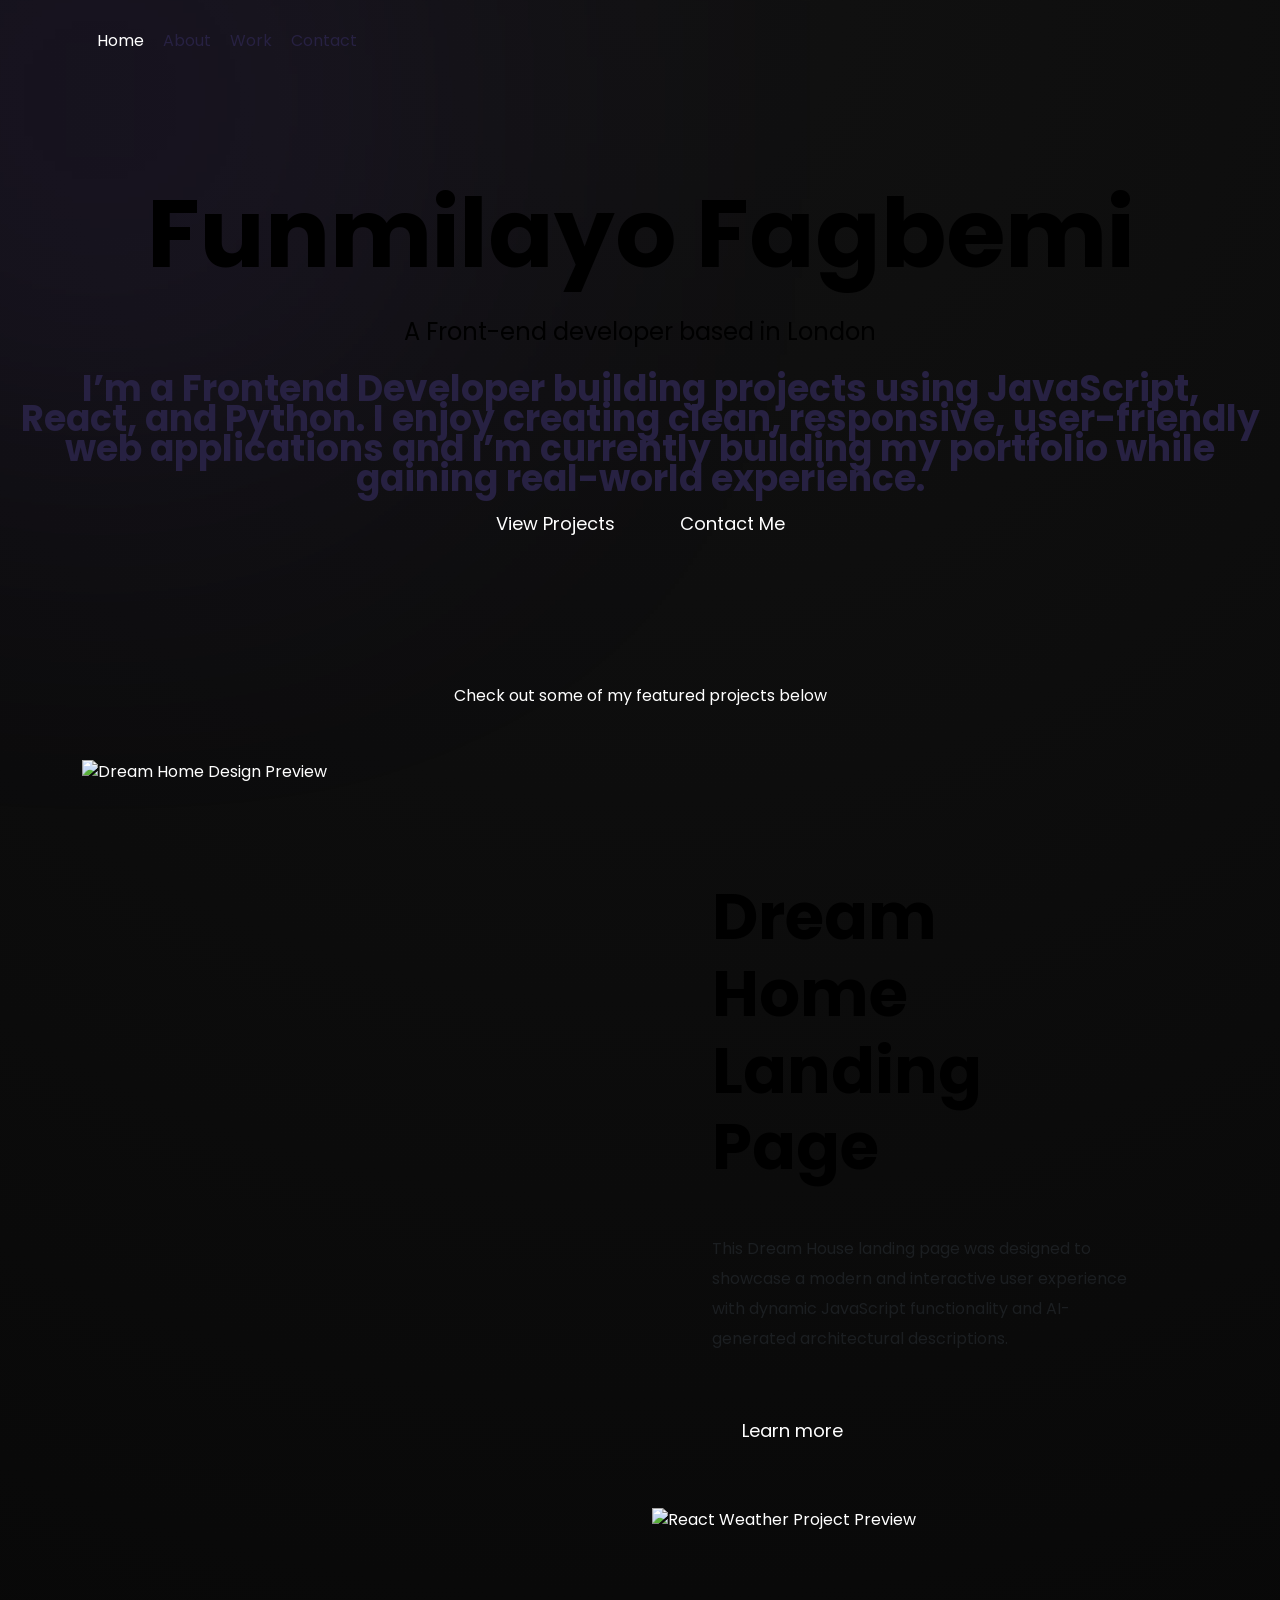
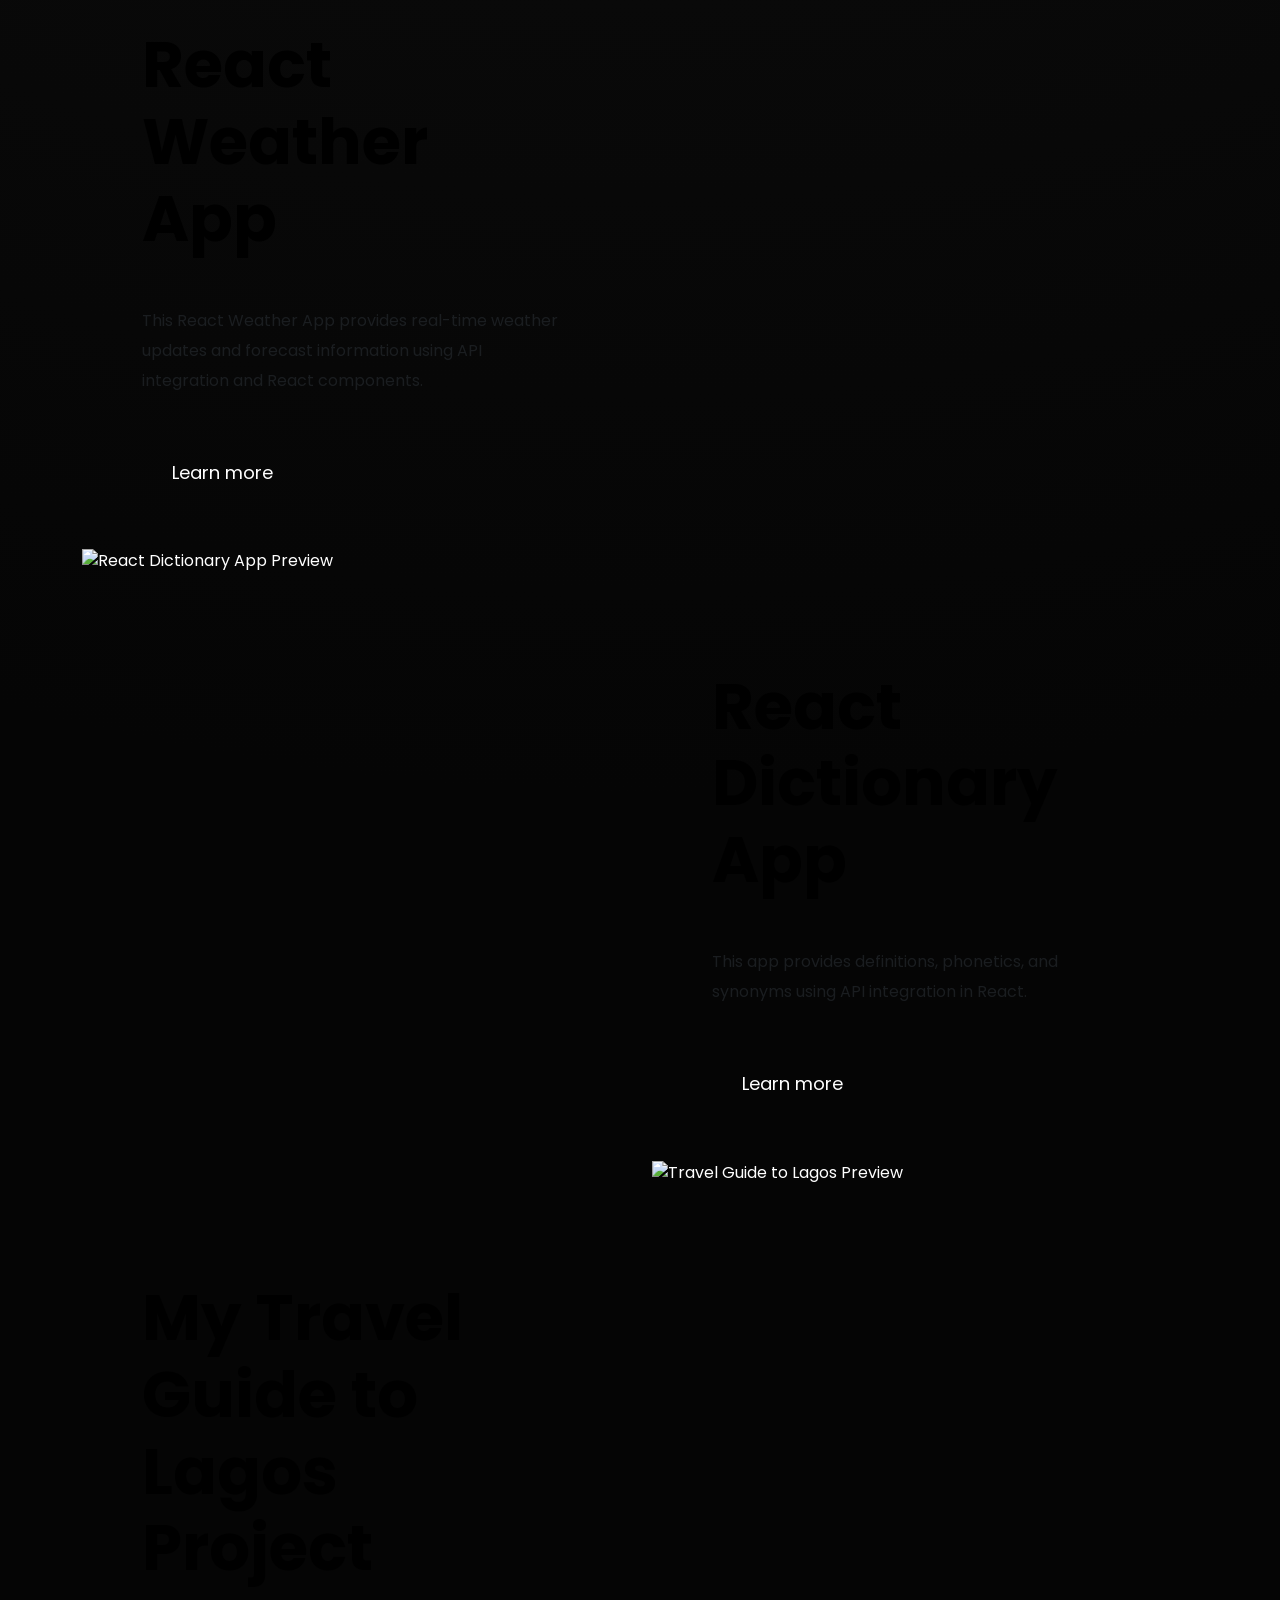
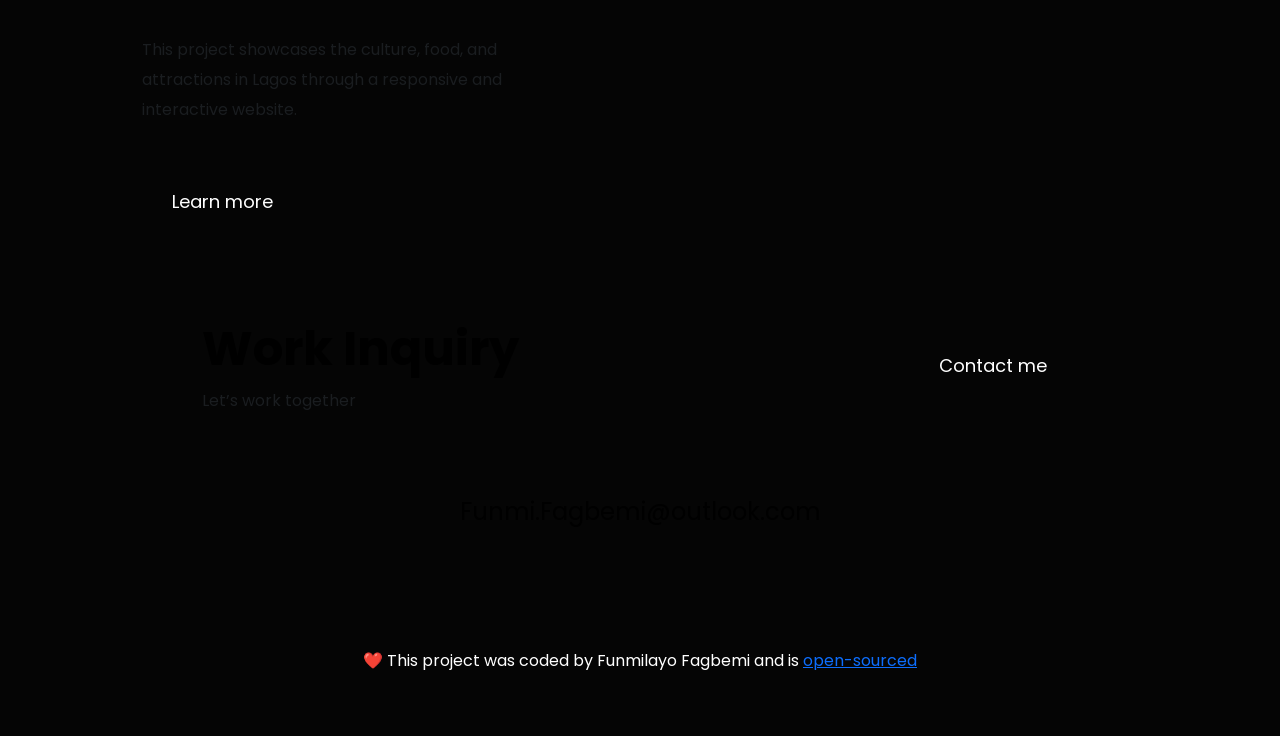
==== index.html @ 7296d1cd "Updated Hero section" ====
<!DOCTYPE html>
<html lang="en">
  <head>
    <meta charset="UTF-8" />
    <meta http-equiv="X-UA-Compatible" content="IE=edge" />
    <meta name="viewport" content="width=device-width, initial-scale=1.0" />

    <meta
      name="description"
      content="Funmilayo is a Front-end engineer based in London."
    />

    <title>Front-end Developer - Funmilayo Fagbemi</title>

    <!-- Bootstrap CSS -->
    <link
      href="https://cdn.jsdelivr.net/npm/bootstrap@5.0.0-beta2/dist/css/bootstrap.min.css"
      rel="stylesheet"
      crossorigin="anonymous"
    />

    <!-- Google Fonts -->
    <link rel="preconnect" href="https://fonts.gstatic.com" />

    <link
      href="https://fonts.googleapis.com/css2?family=Playfair+Display:wght@700&family=Poppins:wght@500;700&display=swap"
      rel="stylesheet"
    />

    <!-- CSS -->
    <link rel="stylesheet" href="styles/portfolio.css" />

    <!-- Bootstrap JS -->
    <script
      src="https://cdn.jsdelivr.net/npm/bootstrap@5.0.0-beta2/dist/js/bootstrap.bundle.min.js"
      crossorigin="anonymous"
    ></script>

    <!-- Font Awesome -->
    <script
      src="https://kit.fontawesome.com/ddc3ee268a.js"
      crossorigin="anonymous"
    ></script>
  </head>

  <body>
    <div class="container">
      <!-- NAVIGATION -->
      <nav class="d-flex justify-content-between">
        <ul>
          <li class="active">
            <a href="/" title="Homepage">Home</a>
          </li>

          <li>
            <a href="/about.html" title="About Funmilayo">About</a>
          </li>

          <li>
            <a href="/work.html" title="Funmilayo's Work">Work</a>
          </li>

          <li>
            <a href="/contact.html" title="Contact Funmilayo">Contact</a>
          </li>
        </ul>
      </nav>
    </div>

    <!-- HERO -->
    <div class="hero">
      <h1>Funmilayo Fagbemi</h1>

      <h2 class="mb-4">A Front-end developer based in London</h2>

      <p class="subtitle">
        I’m a Frontend Developer building projects using JavaScript, React, and
        Python. I enjoy creating clean, responsive, user-friendly web
        applications and I’m currently building my portfolio while gaining
        real-world experience.
      </p>

      <div class="hero-buttons">
        <a href="/work.html" class="btn btn-branding">View Projects</a>
        <a href="/contact.html" class="btn btn-branding-outline">Contact Me</a>
      </div>
    </div>

    <p class="text-center m-5">Check out some of my featured projects below</p>

    <!-- PROJECTS -->
    <div class="container">
      <!-- PROJECT 1 -->
      <div class="row mb-5">
        <div class="col d-none d-lg-block">
          <img
            src="images/My Dream home Design Project.png"
            class="img-fluid"
            alt="Dream Home Design Preview"
          />
        </div>

        <div class="col">
          <div class="project-description">
            <h2 class="mb-5">Dream Home Landing Page</h2>
            <p class="mb-5 text-muted">
              This Dream House landing page was designed to showcase a modern
              and interactive user experience with dynamic JavaScript
              functionality and AI-generated architectural descriptions.
            </p>

            <a href="/work.html" class="btn btn-branding-outline">
              Learn more
            </a>
          </div>
        </div>
      </div>

      <!-- PROJECT 2 -->
      <div class="row mb-5">
        <div class="col">
          <div class="project-description">
            <h2 class="mb-5">React Weather App</h2>
            <p class="mb-5 text-muted">
              This React Weather App provides real-time weather updates and
              forecast information using API integration and React components.
            </p>

            <a href="/work.html" class="btn btn-branding-outline">
              Learn more
            </a>
          </div>
        </div>

        <div class="col d-none d-lg-block">
          <img
            src="images/React Weather App Project.png"
            class="img-fluid"
            alt="React Weather Project Preview"
          />
        </div>
      </div>

      <!-- PROJECT 3 -->
      <div class="row mb-5">
        <div class="col d-none d-lg-block">
          <img
            src="images/React Dictionary App Project.png"
            class="img-fluid"
            alt="React Dictionary App Preview"
          />
        </div>

        <div class="col">
          <div class="project-description">
            <h2 class="mb-5">React Dictionary App</h2>
            <p class="mb-5 text-muted">
              This app provides definitions, phonetics, and synonyms using API
              integration in React.
            </p>

            <a href="/work.html" class="btn btn-branding-outline">
              Learn more
            </a>
          </div>
        </div>
      </div>

      <!-- PROJECT 4 -->
      <div class="row mb-5">
        <div class="col">
          <div class="project-description">
            <h2 class="mb-5">My Travel Guide to Lagos Project</h2>
            <p class="mb-5 text-muted">
              This project showcases the culture, food, and attractions in Lagos
              through a responsive and interactive website.
            </p>

            <a href="/work.html" class="btn btn-branding-outline">
              Learn more
            </a>
          </div>
        </div>

        <div class="col d-none d-lg-block">
          <img
            src="images/My Travel Guide to Lagos Project.png"
            class="img-fluid"
            alt="Travel Guide to Lagos Preview"
          />
        </div>
      </div>
    </div>

    <!-- FOOTER -->
    <footer class="container">
      <div
        class="contact-box d-flex justify-content-between mb-5 d-none d-md-flex"
      >
        <div>
          <h3>Work Inquiry</h3>
          <p class="text-muted">Let’s work together</p>
        </div>

        <a href="/contact.html" class="btn btn-branding mt-3"> Contact me </a>
      </div>

      <div class="d-flex justify-content-center mb-5">
        <a href="mailto:Funmi.Fagbemi@outlook.com" class="email-link">
          Funmi.Fagbemi@outlook.com
        </a>
      </div>

      <div class="social-links d-flex justify-content-center">
        <a href="https://www.instagram.com/funmi_fagbemi" target="_blank">
          <i class="fab fa-instagram"></i>
        </a>

        <a href="https://github.com/FunmilayoFagbemi" target="_blank">
          <i class="fab fa-github"></i>
        </a>

        <a href="https://www.linkedin.com/in/funmilayo-fagbemi" target="_blank">
          <i class="fa-brands fa-linkedin-in"></i>
        </a>
      </div>

      <p class="text-center mt-5">
        ❤️ This project was coded by Funmilayo Fagbemi and is
        <a
          href="https://github.com/FunmilayoFagbemi/Project-Portfoilo"
          target="_blank"
        >
          open-sourced
        </a>
      </p>
    </footer>
  </body>
</html>
---- styles/portfolio.css ----
:root {
  --bg: #050505;
  --surface: rgba(255, 255, 255, 0.06);
  --text: #ffffff;
  --muted: rgba(255, 255, 255, 0.65);

  --accent: #8b5cf6;
  --accent2: #22d3ee;

  --radius: 16px;
}

body {
  font-family: "Poppins", sans-serif;
  background: radial-gradient(circle at top, #111 0%, #050505 60%);
  color: var(--text);
}

body::before {
  content: "";
  position: fixed;
  width: 600px;
  height: 600px;
  background: var(--accent);
  filter: blur(200px);
  opacity: 0.12;
  top: -200px;
  left: -200px;
  z-index: -1;
}

h1,
h2,
h3,
h4,
h5,
h6 {
  color: black;
  font-family: var(--heading-font-family);
  font-weight: bold;
}

h1 {
  font-size: 96px;
  line-height: 1.5;
}

h2 {
  font-size: 64px;
}

h3 {
  font-size: 48px;
}

p {
  font-weight: normal;
  font-size: 16px;
  line-height: 30px;
}

/* HERO SECTION */
.hero {
  background: var(--secondary-color);
  text-align: center;
  padding: 80px 20px;
}

.about-hero {
  text-align: center;
  padding: 0;
}

.hero p {
  font-size: 36px;
  font-weight: bold;
  margin: 0;
  color: #272142;
}

.hero h2 {
  font-family: var(--heading-font-family);
  font-weight: normal;
  line-height: 1.5;
  font-size: 24px;
}

/* CONTENT */
.content-container {
  padding: 60px 20px;
}

.content {
  margin: 30px;
}

.content h1 {
  font-size: 64px;
  line-height: 1;
}

.content h2 {
  font-size: 18px;
  font-family: var(--default-font-family);
}

.content h3 {
  font-size: 24px;
  font-family: var(--default-font-family);
  line-height: 1.5;
  margin: 20px 0 0;
}

.content p {
  font-size: 14px;
}

/* BUTTONS */
.btn-branding {
  background: var(--branding-color);
  border-radius: 4px;
  color: white;
  font-size: 18px;
  line-height: 27px;
  padding: 15px 30px;
}

.btn-branding-outline {
  color: var(--branding-color);
  border: 1px solid var(--branding-color);
  border-radius: 4px;
  font-size: 18px;
  line-height: 27px;
  padding: 15px 30px;
}

/* PROJECTS */
.project-description {
  padding: 120px 60px 0px;
}

/* LOGO */
.logo {
  max-height: 40px;
}

/* NAV */
nav {
  padding: 20px 0;
}

nav ul {
  padding: 0;
  margin: 0;
}

nav li {
  display: inline;
  list-style: none;
  line-height: 42px;
  margin-left: 15px;
}

nav a {
  text-decoration: none;
  color: #272142;
  transition: all 100ms ease-in-out;
}

nav a:hover,
nav li.active a {
  color: var(--branding-color);
}

/* FOOTER */
footer {
  margin: 60px 0;
}

footer .contact-box {
  background: var(--secondary-color);
  padding: 30px 120px;
  border-radius: 10px;
}

footer .contact-box p {
  margin: 0;
}

footer .email-link {
  text-decoration: none;
  color: black;
  font-size: 24px;
}

footer .email-link:hover {
  color: var(--branding-color);
}

/* SOCIAL LINKS */
footer .social-links a {
  margin: 0 20px;
  color: var(--branding-color);
  background: var(--secondary-color);
  padding: 10px 14px;
  border-radius: 50%;
  font-size: 18px;
  transition: all 100ms ease-in-out;
}

footer .social-links a:hover {
  color: white;
  background: var(--branding-color);
}

/* RESPONSIVE */
@media (max-width: 900px) {
  h1 {
    font-size: 44px;
    line-height: 56px;
  }

  h2 {
    font-size: 44px;
  }

  h3 {
    font-size: 26px;
  }

  .content {
    text-align: center;
    padding: 0;
  }

  .project-description {
    padding: 0;
    text-align: center;
  }
}
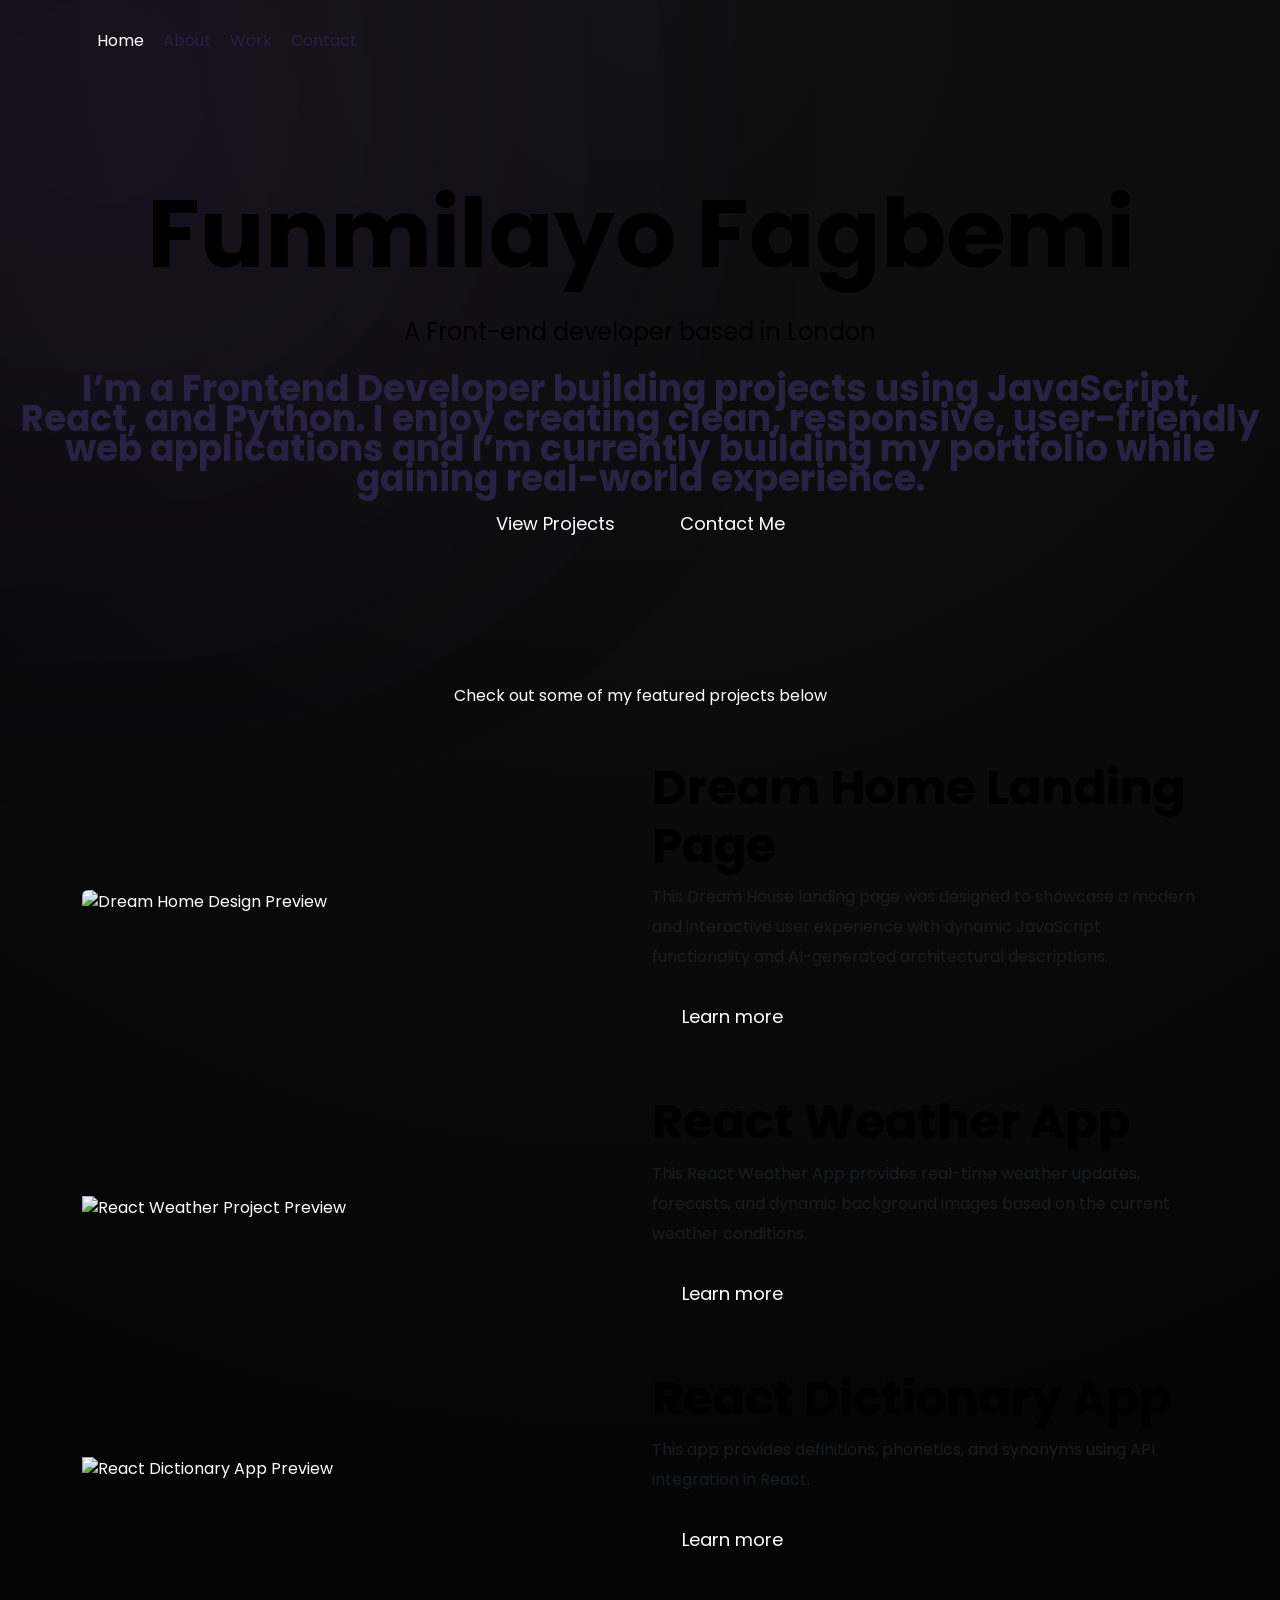
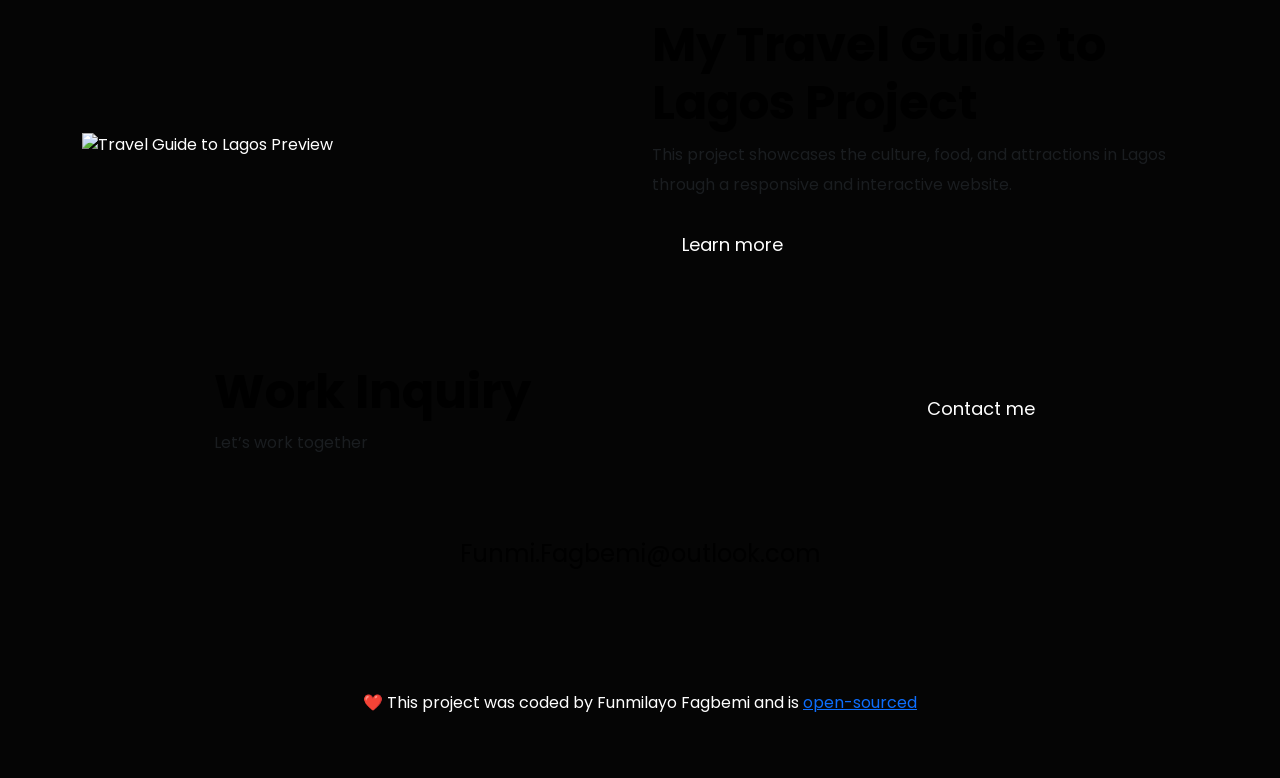
==== commit a9c91c34: "Updated index.html" ====
--- a/index.html
+++ b/index.html
@@ -91,59 +91,63 @@
     <!-- PROJECTS -->
     <div class="container">
       <!-- PROJECT 1 -->
-      <div class="row mb-5">
-        <div class="col d-none d-lg-block">
-          <img
-            src="images/My Dream home Design Project.png"
-            class="img-fluid"
-            alt="Dream Home Design Preview"
-          />
-        </div>
-
-        <div class="col">
-          <div class="project-description">
-            <h2 class="mb-5">Dream Home Landing Page</h2>
-            <p class="mb-5 text-muted">
-              This Dream House landing page was designed to showcase a modern
-              and interactive user experience with dynamic JavaScript
-              functionality and AI-generated architectural descriptions.
-            </p>
-
-            <a href="/work.html" class="btn btn-branding-outline">
-              Learn more
-            </a>
-          </div>
-        </div>
-      </div>
+      <div class="project-card mb-5">
+  <div class="row align-items-center">
+    <div class="col-md-6">
+      <img
+        src="images/My Dream home Design Project.png"
+        class="img-fluid rounded"
+        alt="Dream Home Design Preview"
+      />
+    </div>
+
+    <div class="col-md-6">
+      <div class="project-info">
+        <h3>Dream Home Landing Page</h3>
+        <p class="text-muted">
+          This Dream House landing page was designed to showcase a modern
+          and interactive user experience with dynamic JavaScript functionality
+          and AI-generated architectural descriptions.
+        </p>
+
+        <a href="/work.html" class="btn btn-branding-outline">
+          Learn more
+        </a>
+      </div>
+    </div>
+  </div>
+</div>
 
       <!-- PROJECT 2 -->
-      <div class="row mb-5">
-        <div class="col">
-          <div class="project-description">
-            <h2 class="mb-5">React Weather App</h2>
-            <p class="mb-5 text-muted">
-              This React Weather App provides real-time weather updates and
-              forecast information using API integration and React components.
-            </p>
-
-            <a href="/work.html" class="btn btn-branding-outline">
-              Learn more
-            </a>
-          </div>
-        </div>
-
-        <div class="col d-none d-lg-block">
-          <img
+       <div class="project-card mb-5">
+  <div class="row align-items-center">
+    <div class="col-md-6">
+      <img
             src="images/React Weather App Project.png"
             class="img-fluid"
             alt="React Weather Project Preview"
           />
-        </div>
-      </div>
+    </div>
+    
+      <div class="col-md-6">
+        <div class="project-info">
+          <h3>React Weather App</h3>
+          <p class="text-muted">
+            This React Weather App provides real-time weather updates, forecasts,
+            and dynamic background images based on the current weather conditions.
+          </p>
+          <a href="/work.html" class="btn btn-branding-outline">
+              Learn more
+            </a>
+        </div>
+       </div>   
+        </div>
+        </div>
 
       <!-- PROJECT 3 -->
-      <div class="row mb-5">
-        <div class="col d-none d-lg-block">
+      <div class="project-card mb-5">
+        <div class="row align-items-center">
+      <div class="col-md-6">
           <img
             src="images/React Dictionary App Project.png"
             class="img-fluid"
@@ -151,44 +155,43 @@
           />
         </div>
 
-        <div class="col">
-          <div class="project-description">
-            <h2 class="mb-5">React Dictionary App</h2>
-            <p class="mb-5 text-muted">
+        <div class="col-md-6">
+          <div class="project-info">
+            <h3>React Dictionary App</h3>
+            <p class="text-muted">
               This app provides definitions, phonetics, and synonyms using API
               integration in React.
             </p>
-
             <a href="/work.html" class="btn btn-branding-outline">
               Learn more
             </a>
           </div>
+          </div>
         </div>
       </div>
 
       <!-- PROJECT 4 -->
-      <div class="row mb-5">
-        <div class="col">
-          <div class="project-description">
-            <h2 class="mb-5">My Travel Guide to Lagos Project</h2>
-            <p class="mb-5 text-muted">
+      <div class="project-card mb-5">
+         <div class="row align-items-center">
+          <div class="col-md-6">
+            <img
+            src="images/My Travel Guide to Lagos Project.png"
+            class="img-fluid"
+            alt="Travel Guide to Lagos Preview"
+          />
+        </div>
+          <div class="col-md-6">
+          <div class="project-info">
+            <h3>My Travel Guide to Lagos Project</h3>
+            <p class="text-muted">
               This project showcases the culture, food, and attractions in Lagos
               through a responsive and interactive website.
             </p>
-
             <a href="/work.html" class="btn btn-branding-outline">
               Learn more
             </a>
           </div>
-        </div>
-
-        <div class="col d-none d-lg-block">
-          <img
-            src="images/My Travel Guide to Lagos Project.png"
-            class="img-fluid"
-            alt="Travel Guide to Lagos Preview"
-          />
-        </div>
+        </div>    
       </div>
     </div>
 
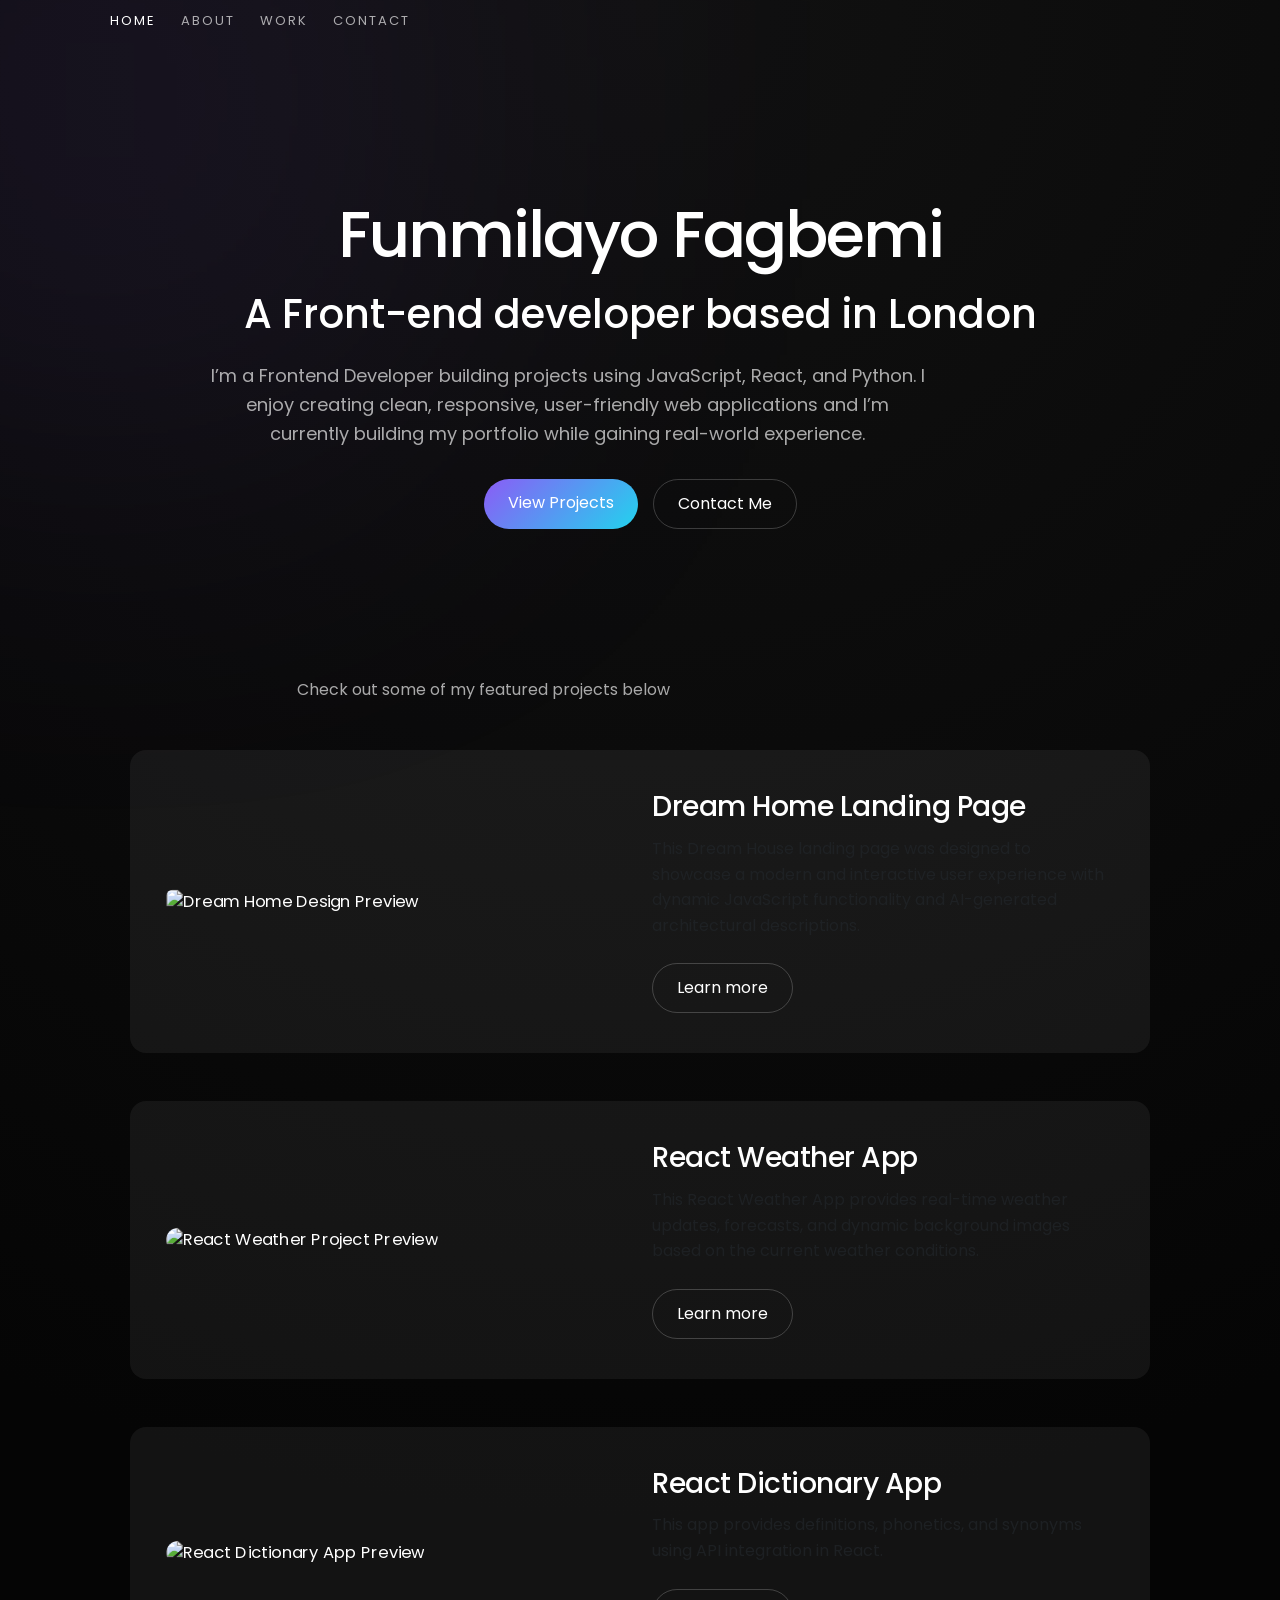
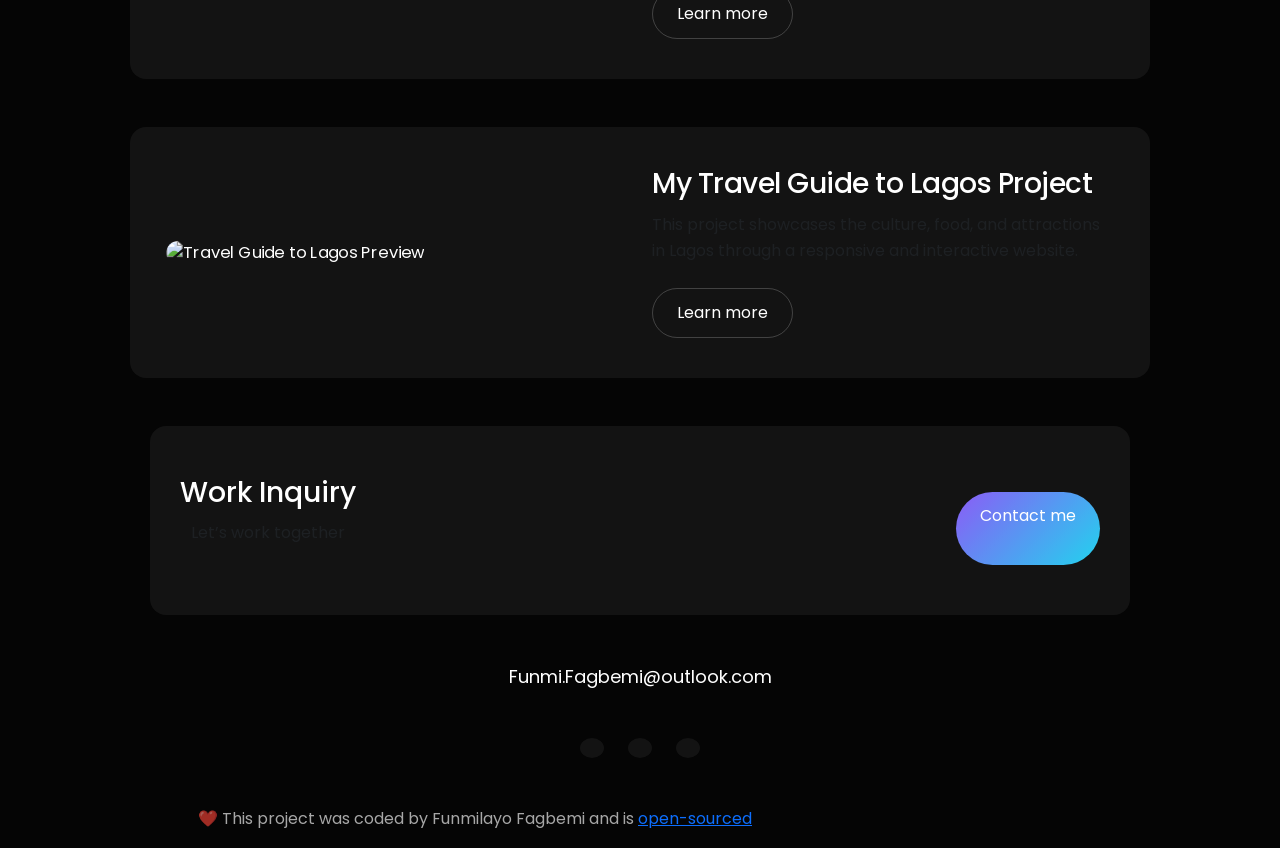
==== commit 78e1c5ef: "Updated nav and index layout" ====
--- a/index.html
+++ b/index.html
@@ -46,26 +46,14 @@
   <body>
     <div class="container">
       <!-- NAVIGATION -->
-      <nav class="d-flex justify-content-between">
-        <ul>
-          <li class="active">
-            <a href="/" title="Homepage">Home</a>
-          </li>
-
-          <li>
-            <a href="/about.html" title="About Funmilayo">About</a>
-          </li>
-
-          <li>
-            <a href="/work.html" title="Funmilayo's Work">Work</a>
-          </li>
-
-          <li>
-            <a href="/contact.html" title="Contact Funmilayo">Contact</a>
-          </li>
-        </ul>
-      </nav>
-    </div>
+      <nav class="navbar">
+  <ul class="nav-links">
+    <li class="active"><a href="/">Home</a></li>
+    <li><a href="/about.html">About</a></li>
+    <li><a href="/work.html">Work</a></li>
+    <li><a href="/contact.html">Contact</a></li>
+  </ul>
+</nav>
 
     <!-- HERO -->
     <div class="hero">
--- a/styles/portfolio.css
+++ b/styles/portfolio.css
@@ -1,3 +1,15 @@
+* {
+  box-sizing: border-box;
+}
+
+body {
+  margin: 0;
+}
+
+html {
+  scroll-behavior: smooth;
+}
+
 :root {
   --bg: #050505;
   --surface: rgba(255, 255, 255, 0.06);
@@ -14,6 +26,7 @@
   font-family: "Poppins", sans-serif;
   background: radial-gradient(circle at top, #111 0%, #050505 60%);
   color: var(--text);
+  animation: fadeIn 0.6s ease-out;
 }
 
 body::before {
@@ -29,212 +42,259 @@
   z-index: -1;
 }
 
-h1,
-h2,
-h3,
-h4,
-h5,
-h6 {
-  color: black;
-  font-family: var(--heading-font-family);
-  font-weight: bold;
-}
-
 h1 {
-  font-size: 96px;
-  line-height: 1.5;
+  font-size: 64px;
+  line-height: 1.1;
+  letter-spacing: -2px;
 }
 
 h2 {
-  font-size: 64px;
+  font-size: 40px;
 }
 
 h3 {
-  font-size: 48px;
+  font-size: 28px;
 }
 
 p {
-  font-weight: normal;
   font-size: 16px;
-  line-height: 30px;
+  line-height: 1.6;
+  color: var(--muted);
+  max-width: 65ch;
 }
 
 /* HERO SECTION */
 .hero {
-  background: var(--secondary-color);
   text-align: center;
-  padding: 80px 20px;
-}
-
-.about-hero {
-  text-align: center;
-  padding: 0;
+  padding: 160px 20px 100px;
+  max-width: 900px;
+  margin: 0 auto;
+}
+
+.hero .hero-buttons {
+  display: flex;
+  justify-content: center;
+  gap: 15px;
+  flex-wrap: wrap;
+}
+
+/* TYPOGRAPHY */
+
+.hero h1 {
+  margin-bottom: 20px;
+}
+
+.hero h2 {
+  margin-bottom: 20px;
+  color: var(--text);
+  font-weight: 500;
 }
 
 .hero p {
-  font-size: 36px;
-  font-weight: bold;
-  margin: 0;
-  color: #272142;
-}
-
-.hero h2 {
-  font-family: var(--heading-font-family);
-  font-weight: normal;
-  line-height: 1.5;
-  font-size: 24px;
-}
-
-/* CONTENT */
-.content-container {
-  padding: 60px 20px;
-}
-
-.content {
-  margin: 30px;
-}
-
-.content h1 {
-  font-size: 64px;
-  line-height: 1;
-}
-
-.content h2 {
+  margin-bottom: 30px;
   font-size: 18px;
-  font-family: var(--default-font-family);
-}
-
-.content h3 {
-  font-size: 24px;
-  font-family: var(--default-font-family);
-  line-height: 1.5;
-  margin: 20px 0 0;
-}
-
-.content p {
-  font-size: 14px;
 }
 
 /* BUTTONS */
 .btn-branding {
-  background: var(--branding-color);
-  border-radius: 4px;
+  background: linear-gradient(135deg, var(--accent), var(--accent2));
+  border: none;
   color: white;
-  font-size: 18px;
-  line-height: 27px;
-  padding: 15px 30px;
+  padding: 12px 24px;
+  border-radius: 999px;
+  font-size: 16px;
+  transition: 0.25s ease;
+}
+
+.btn-branding:hover {
+  transform: translateY(-2px);
+  box-shadow: 0 10px 30px rgba(139, 92, 246, 0.3);
 }
 
 .btn-branding-outline {
-  color: var(--branding-color);
-  border: 1px solid var(--branding-color);
-  border-radius: 4px;
-  font-size: 18px;
-  line-height: 27px;
-  padding: 15px 30px;
+  background: transparent;
+  border: 1px solid rgba(255, 255, 255, 0.2);
+  color: white;
+  padding: 12px 24px;
+  border-radius: 999px;
+  font-size: 16px;
+  transition: 0.25s ease;
+}
+
+.btn-branding-outline:hover {
+  border-color: var(--accent);
+  color: var(--accent);
 }
 
 /* PROJECTS */
-.project-description {
-  padding: 120px 60px 0px;
-}
-
-/* LOGO */
-.logo {
-  max-height: 40px;
+.project-card {
+  padding: 40px;
+  border-radius: var(--radius);
+  background: var(--surface);
+  transition: all 0.3s ease;
+  margin-bottom: 40px;
+}
+
+.project-card img {
+  border-radius: 12px;
+  transition: transform 0.4s ease;
+  transform: scale(1.03);
+}
+
+.project-card:hover {
+  transform: translateY(-8px);
+  background: rgba(255, 255, 255, 0.08);
+}
+
+.project-card .row {
+  align-items: center;
+}
+
+.project-info h3 {
+  margin-bottom: 12px;
+  font-size: 28px;
+  letter-spacing: -0.5px;
+}
+
+.project-info p {
+  margin-bottom: 25px;
 }
 
 /* NAV */
 nav {
-  padding: 20px 0;
+  padding: 30px 20px;
+}
+
+nav a {
+  text-decoration: none;
+  color: var(--muted);
+  font-size: 13px;
+  letter-spacing: 2px;
+  text-transform: uppercase;
+  transition: color 0.25s ease;
+  position: relative;
+}
+
+nav a::after {
+  content: "";
+  position: absolute;
+  left: 0;
+  bottom: -6px;
+  width: 0%;
+  height: 1px;
+  background: var(--accent);
+  transition: width 0.3s ease;
+}
+
+nav a:hover::after {
+  width: 100%;
+}
+
+nav a:hover,
+nav li.active a {
+  color: var(--text);
 }
 
 nav ul {
   padding: 0;
   margin: 0;
-}
-
-nav li {
-  display: inline;
   list-style: none;
-  line-height: 42px;
-  margin-left: 15px;
-}
-
-nav a {
-  text-decoration: none;
-  color: #272142;
-  transition: all 100ms ease-in-out;
-}
-
-nav a:hover,
-nav li.active a {
-  color: var(--branding-color);
-}
-
+  display: flex;
+  gap: 25px;
+  justify-content: center;
+}
 /* FOOTER */
 footer {
-  margin: 60px 0;
+  margin: 100px 0 60px;
+  text-align: center;
 }
 
 footer .contact-box {
-  background: var(--secondary-color);
-  padding: 30px 120px;
-  border-radius: 10px;
+  background: var(--surface);
+  padding: 50px 30px;
+  border-radius: var(--radius);
+  margin-bottom: 40px;
+}
+
+footer .contact-box h3 {
+  margin-bottom: 10px;
 }
 
 footer .contact-box p {
-  margin: 0;
+  margin-bottom: 20px;
 }
 
 footer .email-link {
   text-decoration: none;
-  color: black;
-  font-size: 24px;
+  color: var(--text);
+  font-size: 18px;
+  transition: all 0.3s ease;
 }
 
 footer .email-link:hover {
-  color: var(--branding-color);
-}
-
-/* SOCIAL LINKS */
+  color: var(--accent);
+}
+
+footer .social-links {
+  margin-top: 20px;
+}
+
 footer .social-links a {
-  margin: 0 20px;
-  color: var(--branding-color);
-  background: var(--secondary-color);
-  padding: 10px 14px;
+  margin: 0 12px;
+  color: var(--text);
+  background: var(--surface);
+  padding: 10px 12px;
   border-radius: 50%;
   font-size: 18px;
-  transition: all 100ms ease-in-out;
+  transition: 0.3s ease;
 }
 
 footer .social-links a:hover {
-  color: white;
-  background: var(--branding-color);
+  color: var(--accent);
+  transform: translateY(-2px);
+}
+
+.container {
+  max-width: 1100px;
+  margin: 0 auto;
+  padding: 0 20px;
 }
 
 /* RESPONSIVE */
 @media (max-width: 900px) {
   h1 {
-    font-size: 44px;
-    line-height: 56px;
+    font-size: 40px;
+    line-height: 1.2;
   }
 
   h2 {
-    font-size: 44px;
+    font-size: 32px;
   }
 
   h3 {
-    font-size: 26px;
-  }
-
-  .content {
+    font-size: 24px;
+  }
+
+  .hero {
+    padding: 100px 20px 60px;
+  }
+
+  .project-card {
+    padding: 25px;
+  }
+
+  nav {
     text-align: center;
-    padding: 0;
-  }
-
-  .project-description {
-    padding: 0;
-    text-align: center;
-  }
-}
+  }
+}
+
+@keyframes fadeIn {
+  from {
+    opacity: 0;
+    transform: translateY(8px);
+  }
+  to {
+    opacity: 1;
+    transform: translateY(0);
+  }
+}
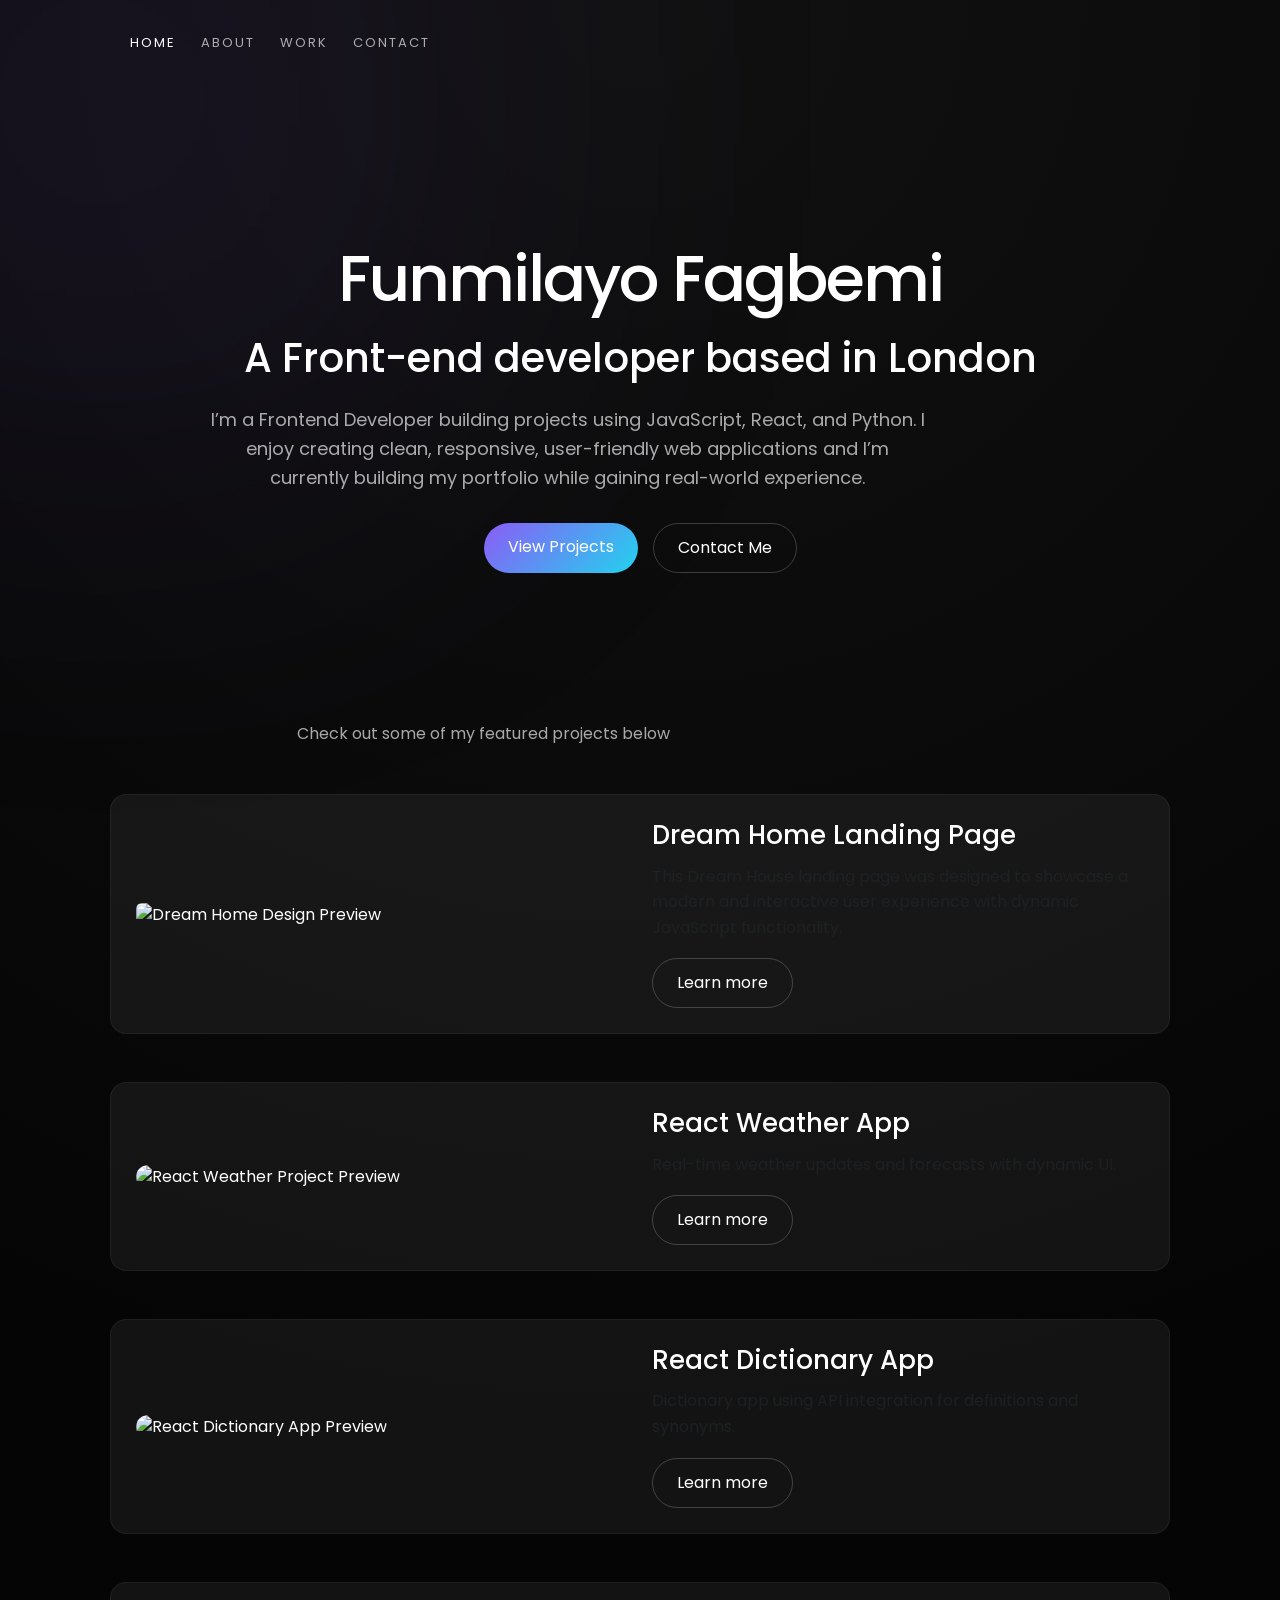
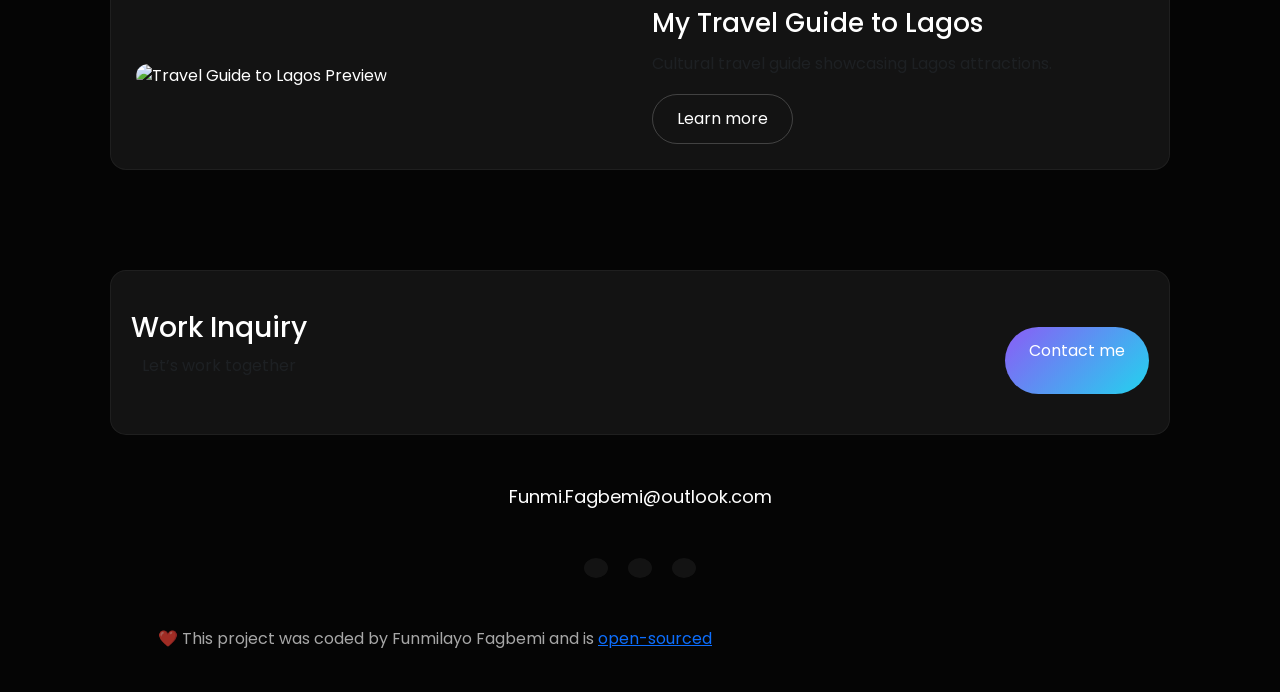
==== commit 9fe2b5b1: "Updated index layout and added spacing system" ====
--- a/index.html
+++ b/index.html
@@ -21,7 +21,6 @@
 
     <!-- Google Fonts -->
     <link rel="preconnect" href="https://fonts.gstatic.com" />
-
     <link
       href="https://fonts.googleapis.com/css2?family=Playfair+Display:wght@700&family=Poppins:wght@500;700&display=swap"
       rel="stylesheet"
@@ -44,187 +43,198 @@
   </head>
 
   <body>
+    <!-- NAV + HERO + PROJECTS WRAPPER -->
     <div class="container">
       <!-- NAVIGATION -->
-      <nav class="navbar">
-  <ul class="nav-links">
-    <li class="active"><a href="/">Home</a></li>
-    <li><a href="/about.html">About</a></li>
-    <li><a href="/work.html">Work</a></li>
-    <li><a href="/contact.html">Contact</a></li>
-  </ul>
-</nav>
-
-    <!-- HERO -->
-    <div class="hero">
-      <h1>Funmilayo Fagbemi</h1>
-
-      <h2 class="mb-4">A Front-end developer based in London</h2>
-
-      <p class="subtitle">
-        I’m a Frontend Developer building projects using JavaScript, React, and
-        Python. I enjoy creating clean, responsive, user-friendly web
-        applications and I’m currently building my portfolio while gaining
-        real-world experience.
+      <nav class="d-flex justify-content-between">
+        <ul class="nav-links">
+          <li class="active"><a href="/">Home</a></li>
+          <li><a href="/about.html">About</a></li>
+          <li><a href="/work.html">Work</a></li>
+          <li><a href="/contact.html">Contact</a></li>
+        </ul>
+      </nav>
+
+      <!-- HERO -->
+      <div class="hero">
+        <div class="hero-inner">
+          <h1>Funmilayo Fagbemi</h1>
+
+          <h2 class="mb-4">A Front-end developer based in London</h2>
+
+          <p class="subtitle">
+            I’m a Frontend Developer building projects using JavaScript, React,
+            and Python. I enjoy creating clean, responsive, user-friendly web
+            applications and I’m currently building my portfolio while gaining
+            real-world experience.
+          </p>
+
+          <div class="hero-buttons">
+            <a href="/work.html" class="btn btn-branding">View Projects</a>
+            <a href="/contact.html" class="btn btn-branding-outline"
+              >Contact Me</a
+            >
+          </div>
+        </div>
+      </div>
+
+      <!-- INTRO TEXT -->
+      <p class="text-center m-5">
+        Check out some of my featured projects below
       </p>
 
-      <div class="hero-buttons">
-        <a href="/work.html" class="btn btn-branding">View Projects</a>
-        <a href="/contact.html" class="btn btn-branding-outline">Contact Me</a>
+      <!-- PROJECTS -->
+      <div class="projects">
+        <!-- PROJECT 1 -->
+        <div class="project-card mb-5">
+          <div class="row align-items-center">
+            <div class="col-md-6">
+              <img
+                src="images/My Dream home Design Project.png"
+                class="img-fluid rounded"
+                alt="Dream Home Design Preview"
+              />
+            </div>
+
+            <div class="col-md-6">
+              <div class="project-info">
+                <h3>Dream Home Landing Page</h3>
+                <p class="text-muted">
+                  This Dream House landing page was designed to showcase a
+                  modern and interactive user experience with dynamic JavaScript
+                  functionality.
+                </p>
+                <a href="/work.html" class="btn btn-branding-outline">
+                  Learn more
+                </a>
+              </div>
+            </div>
+          </div>
+        </div>
+
+        <!-- PROJECT 2 -->
+        <div class="project-card mb-5">
+          <div class="row align-items-center">
+            <div class="col-md-6">
+              <img
+                src="images/React Weather App Project.png"
+                class="img-fluid"
+                alt="React Weather Project Preview"
+              />
+            </div>
+
+            <div class="col-md-6">
+              <div class="project-info">
+                <h3>React Weather App</h3>
+                <p class="text-muted">
+                  Real-time weather updates and forecasts with dynamic UI.
+                </p>
+                <a href="/work.html" class="btn btn-branding-outline">
+                  Learn more
+                </a>
+              </div>
+            </div>
+          </div>
+        </div>
+
+        <!-- PROJECT 3 -->
+        <div class="project-card mb-5">
+          <div class="row align-items-center">
+            <div class="col-md-6">
+              <img
+                src="images/React Dictionary App Project.png"
+                class="img-fluid"
+                alt="React Dictionary App Preview"
+              />
+            </div>
+
+            <div class="col-md-6">
+              <div class="project-info">
+                <h3>React Dictionary App</h3>
+                <p class="text-muted">
+                  Dictionary app using API integration for definitions and
+                  synonyms.
+                </p>
+                <a href="/work.html" class="btn btn-branding-outline">
+                  Learn more
+                </a>
+              </div>
+            </div>
+          </div>
+        </div>
+
+        <!-- PROJECT 4 -->
+        <div class="project-card mb-5">
+          <div class="row align-items-center">
+            <div class="col-md-6">
+              <img
+                src="images/My Travel Guide to Lagos Project.png"
+                class="img-fluid"
+                alt="Travel Guide to Lagos Preview"
+              />
+            </div>
+
+            <div class="col-md-6">
+              <div class="project-info">
+                <h3>My Travel Guide to Lagos</h3>
+                <p class="text-muted">
+                  Cultural travel guide showcasing Lagos attractions.
+                </p>
+                <a href="/work.html" class="btn btn-branding-outline">
+                  Learn more
+                </a>
+              </div>
+            </div>
+          </div>
+        </div>
       </div>
     </div>
-
-    <p class="text-center m-5">Check out some of my featured projects below</p>
-
-    <!-- PROJECTS -->
-    <div class="container">
-      <!-- PROJECT 1 -->
-      <div class="project-card mb-5">
-  <div class="row align-items-center">
-    <div class="col-md-6">
-      <img
-        src="images/My Dream home Design Project.png"
-        class="img-fluid rounded"
-        alt="Dream Home Design Preview"
-      />
-    </div>
-
-    <div class="col-md-6">
-      <div class="project-info">
-        <h3>Dream Home Landing Page</h3>
-        <p class="text-muted">
-          This Dream House landing page was designed to showcase a modern
-          and interactive user experience with dynamic JavaScript functionality
-          and AI-generated architectural descriptions.
+    <!-- END CONTAINER -->
+
+    <!-- FOOTER (OUTSIDE CONTAINER - DRIBBBLE STYLE) -->
+    <footer>
+      <div class="container">
+        <div
+          class="contact-box d-flex justify-content-between mb-5 d-none d-md-flex"
+        >
+          <div>
+            <h3>Work Inquiry</h3>
+            <p class="text-muted">Let’s work together</p>
+          </div>
+
+          <a href="/contact.html" class="btn btn-branding mt-3"> Contact me </a>
+        </div>
+
+        <div class="d-flex justify-content-center mb-5">
+          <a href="mailto:Funmi.Fagbemi@outlook.com" class="email-link">
+            Funmi.Fagbemi@outlook.com
+          </a>
+        </div>
+
+        <div class="social-links d-flex justify-content-center">
+          <a href="https://www.instagram.com/funmi_fagbemi" target="_blank">
+            <i class="fab fa-instagram"></i>
+          </a>
+
+          <a href="https://github.com/FunmilayoFagbemi" target="_blank">
+            <i class="fab fa-github"></i>
+          </a>
+
+          <a
+            href="https://www.linkedin.com/in/funmilayo-fagbemi"
+            target="_blank"
+          >
+            <i class="fa-brands fa-linkedin-in"></i>
+          </a>
+        </div>
+
+        <p class="text-center mt-5">
+          ❤️ This project was coded by Funmilayo Fagbemi and is
+          <a href="https://github.com/FunmilayoFagbemi/Project-Portfoilo">
+            open-sourced
+          </a>
         </p>
-
-        <a href="/work.html" class="btn btn-branding-outline">
-          Learn more
-        </a>
       </div>
-    </div>
-  </div>
-</div>
-
-      <!-- PROJECT 2 -->
-       <div class="project-card mb-5">
-  <div class="row align-items-center">
-    <div class="col-md-6">
-      <img
-            src="images/React Weather App Project.png"
-            class="img-fluid"
-            alt="React Weather Project Preview"
-          />
-    </div>
-    
-      <div class="col-md-6">
-        <div class="project-info">
-          <h3>React Weather App</h3>
-          <p class="text-muted">
-            This React Weather App provides real-time weather updates, forecasts,
-            and dynamic background images based on the current weather conditions.
-          </p>
-          <a href="/work.html" class="btn btn-branding-outline">
-              Learn more
-            </a>
-        </div>
-       </div>   
-        </div>
-        </div>
-
-      <!-- PROJECT 3 -->
-      <div class="project-card mb-5">
-        <div class="row align-items-center">
-      <div class="col-md-6">
-          <img
-            src="images/React Dictionary App Project.png"
-            class="img-fluid"
-            alt="React Dictionary App Preview"
-          />
-        </div>
-
-        <div class="col-md-6">
-          <div class="project-info">
-            <h3>React Dictionary App</h3>
-            <p class="text-muted">
-              This app provides definitions, phonetics, and synonyms using API
-              integration in React.
-            </p>
-            <a href="/work.html" class="btn btn-branding-outline">
-              Learn more
-            </a>
-          </div>
-          </div>
-        </div>
-      </div>
-
-      <!-- PROJECT 4 -->
-      <div class="project-card mb-5">
-         <div class="row align-items-center">
-          <div class="col-md-6">
-            <img
-            src="images/My Travel Guide to Lagos Project.png"
-            class="img-fluid"
-            alt="Travel Guide to Lagos Preview"
-          />
-        </div>
-          <div class="col-md-6">
-          <div class="project-info">
-            <h3>My Travel Guide to Lagos Project</h3>
-            <p class="text-muted">
-              This project showcases the culture, food, and attractions in Lagos
-              through a responsive and interactive website.
-            </p>
-            <a href="/work.html" class="btn btn-branding-outline">
-              Learn more
-            </a>
-          </div>
-        </div>    
-      </div>
-    </div>
-
-    <!-- FOOTER -->
-    <footer class="container">
-      <div
-        class="contact-box d-flex justify-content-between mb-5 d-none d-md-flex"
-      >
-        <div>
-          <h3>Work Inquiry</h3>
-          <p class="text-muted">Let’s work together</p>
-        </div>
-
-        <a href="/contact.html" class="btn btn-branding mt-3"> Contact me </a>
-      </div>
-
-      <div class="d-flex justify-content-center mb-5">
-        <a href="mailto:Funmi.Fagbemi@outlook.com" class="email-link">
-          Funmi.Fagbemi@outlook.com
-        </a>
-      </div>
-
-      <div class="social-links d-flex justify-content-center">
-        <a href="https://www.instagram.com/funmi_fagbemi" target="_blank">
-          <i class="fab fa-instagram"></i>
-        </a>
-
-        <a href="https://github.com/FunmilayoFagbemi" target="_blank">
-          <i class="fab fa-github"></i>
-        </a>
-
-        <a href="https://www.linkedin.com/in/funmilayo-fagbemi" target="_blank">
-          <i class="fa-brands fa-linkedin-in"></i>
-        </a>
-      </div>
-
-      <p class="text-center mt-5">
-        ❤️ This project was coded by Funmilayo Fagbemi and is
-        <a
-          href="https://github.com/FunmilayoFagbemi/Project-Portfoilo"
-          target="_blank"
-        >
-          open-sourced
-        </a>
-      </p>
     </footer>
   </body>
 </html>
--- a/styles/portfolio.css
+++ b/styles/portfolio.css
@@ -2,14 +2,19 @@
   box-sizing: border-box;
 }
 
+html {
+  scroll-behavior: smooth;
+}
+
 body {
   margin: 0;
-}
-
-html {
-  scroll-behavior: smooth;
-}
-
+  font-family: "Poppins", sans-serif;
+  background: radial-gradient(circle at top, #111 0%, #050505 60%);
+  color: var(--text);
+  animation: fadeIn 0.6s ease-out;
+}
+
+/* VARIABLES */
 :root {
   --bg: #050505;
   --surface: rgba(255, 255, 255, 0.06);
@@ -20,13 +25,22 @@
   --accent2: #22d3ee;
 
   --radius: 16px;
-}
-
-body {
-  font-family: "Poppins", sans-serif;
-  background: radial-gradient(circle at top, #111 0%, #050505 60%);
-  color: var(--text);
-  animation: fadeIn 0.6s ease-out;
+
+  /* SPACING SYSTEM */
+  --space-1: 8px;
+  --space-2: 16px;
+  --space-3: 24px;
+  --space-4: 32px;
+  --space-5: 48px;
+  --space-6: 64px;
+  --space-7: 96px;
+}
+
+/* LAYOUT CONTAINER*/
+.container {
+  max-width: 1100px;
+  margin: 0 auto;
+  padding: 0 20px;
 }
 
 body::before {
@@ -126,40 +140,6 @@
   color: var(--accent);
 }
 
-/* PROJECTS */
-.project-card {
-  padding: 40px;
-  border-radius: var(--radius);
-  background: var(--surface);
-  transition: all 0.3s ease;
-  margin-bottom: 40px;
-}
-
-.project-card img {
-  border-radius: 12px;
-  transition: transform 0.4s ease;
-  transform: scale(1.03);
-}
-
-.project-card:hover {
-  transform: translateY(-8px);
-  background: rgba(255, 255, 255, 0.08);
-}
-
-.project-card .row {
-  align-items: center;
-}
-
-.project-info h3 {
-  margin-bottom: 12px;
-  font-size: 28px;
-  letter-spacing: -0.5px;
-}
-
-.project-info p {
-  margin-bottom: 25px;
-}
-
 /* NAV */
 nav {
   padding: 30px 20px;
@@ -205,55 +185,43 @@
 }
 /* FOOTER */
 footer {
-  margin: 100px 0 60px;
+  margin: 100px 0 40px;
   text-align: center;
 }
 
 footer .contact-box {
   background: var(--surface);
-  padding: 50px 30px;
   border-radius: var(--radius);
+  padding: 40px 20px;
   margin-bottom: 40px;
-}
-
-footer .contact-box h3 {
-  margin-bottom: 10px;
-}
-
-footer .contact-box p {
-  margin-bottom: 20px;
+  border: 1px solid rgba(255, 255, 255, 0.05);
 }
 
 footer .email-link {
   text-decoration: none;
   color: var(--text);
   font-size: 18px;
-  transition: all 0.3s ease;
+  transition: 0.3s ease;
 }
 
 footer .email-link:hover {
   color: var(--accent);
 }
 
-footer .social-links {
-  margin-top: 20px;
-}
-
 footer .social-links a {
-  margin: 0 12px;
+  margin: 0 10px;
   color: var(--text);
   background: var(--surface);
   padding: 10px 12px;
   border-radius: 50%;
-  font-size: 18px;
+  font-size: 16px;
   transition: 0.3s ease;
 }
 
 footer .social-links a:hover {
   color: var(--accent);
-  transform: translateY(-2px);
-}
-
+  transform: translateY(-3px);
+}
 .container {
   max-width: 1100px;
   margin: 0 auto;
@@ -279,10 +247,6 @@
     padding: 100px 20px 60px;
   }
 
-  .project-card {
-    padding: 25px;
-  }
-
   nav {
     text-align: center;
   }
@@ -298,3 +262,37 @@
     transform: translateY(0);
   }
 }
+
+/* PROJECTS */
+
+.project-card {
+  padding: 25px;
+  border-radius: var(--radius);
+  background: var(--surface);
+  border: 1px solid rgba(255, 255, 255, 0.05);
+  transition: transform 0.3s ease, background 0.3s ease;
+}
+.project-card:hover {
+  transform: translateY(-6px);
+  background: rgba(255, 255, 255, 0.08);
+}
+
+.project-info h3 {
+  margin-bottom: 12px;
+  font-size: 26px;
+}
+
+.project-info p {
+  margin-bottom: 18px;
+  color: var(--muted);
+  line-height: 1.6;
+}
+
+.project-card img {
+  border-radius: var(--radius);
+  transition: transform 0.4s ease;
+}
+
+.project-card:hover img {
+  transform: scale(1.02);
+}
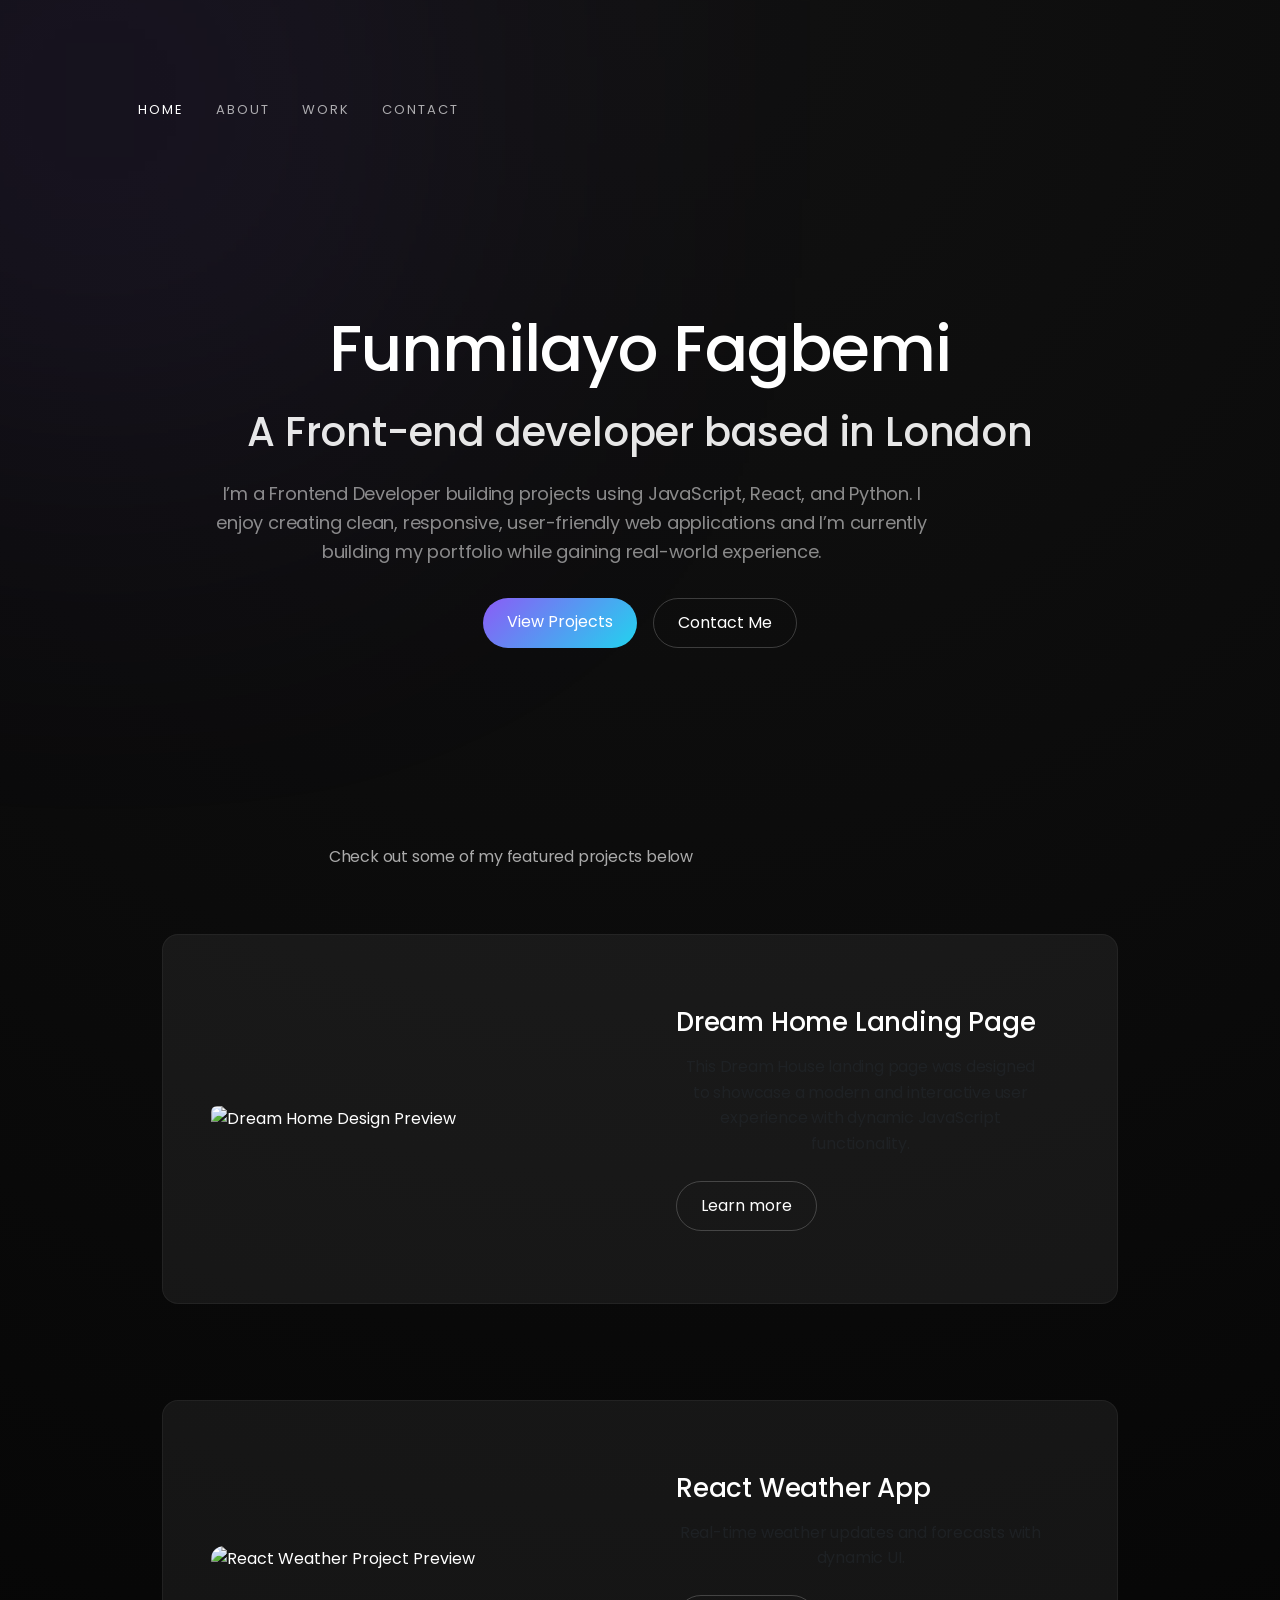
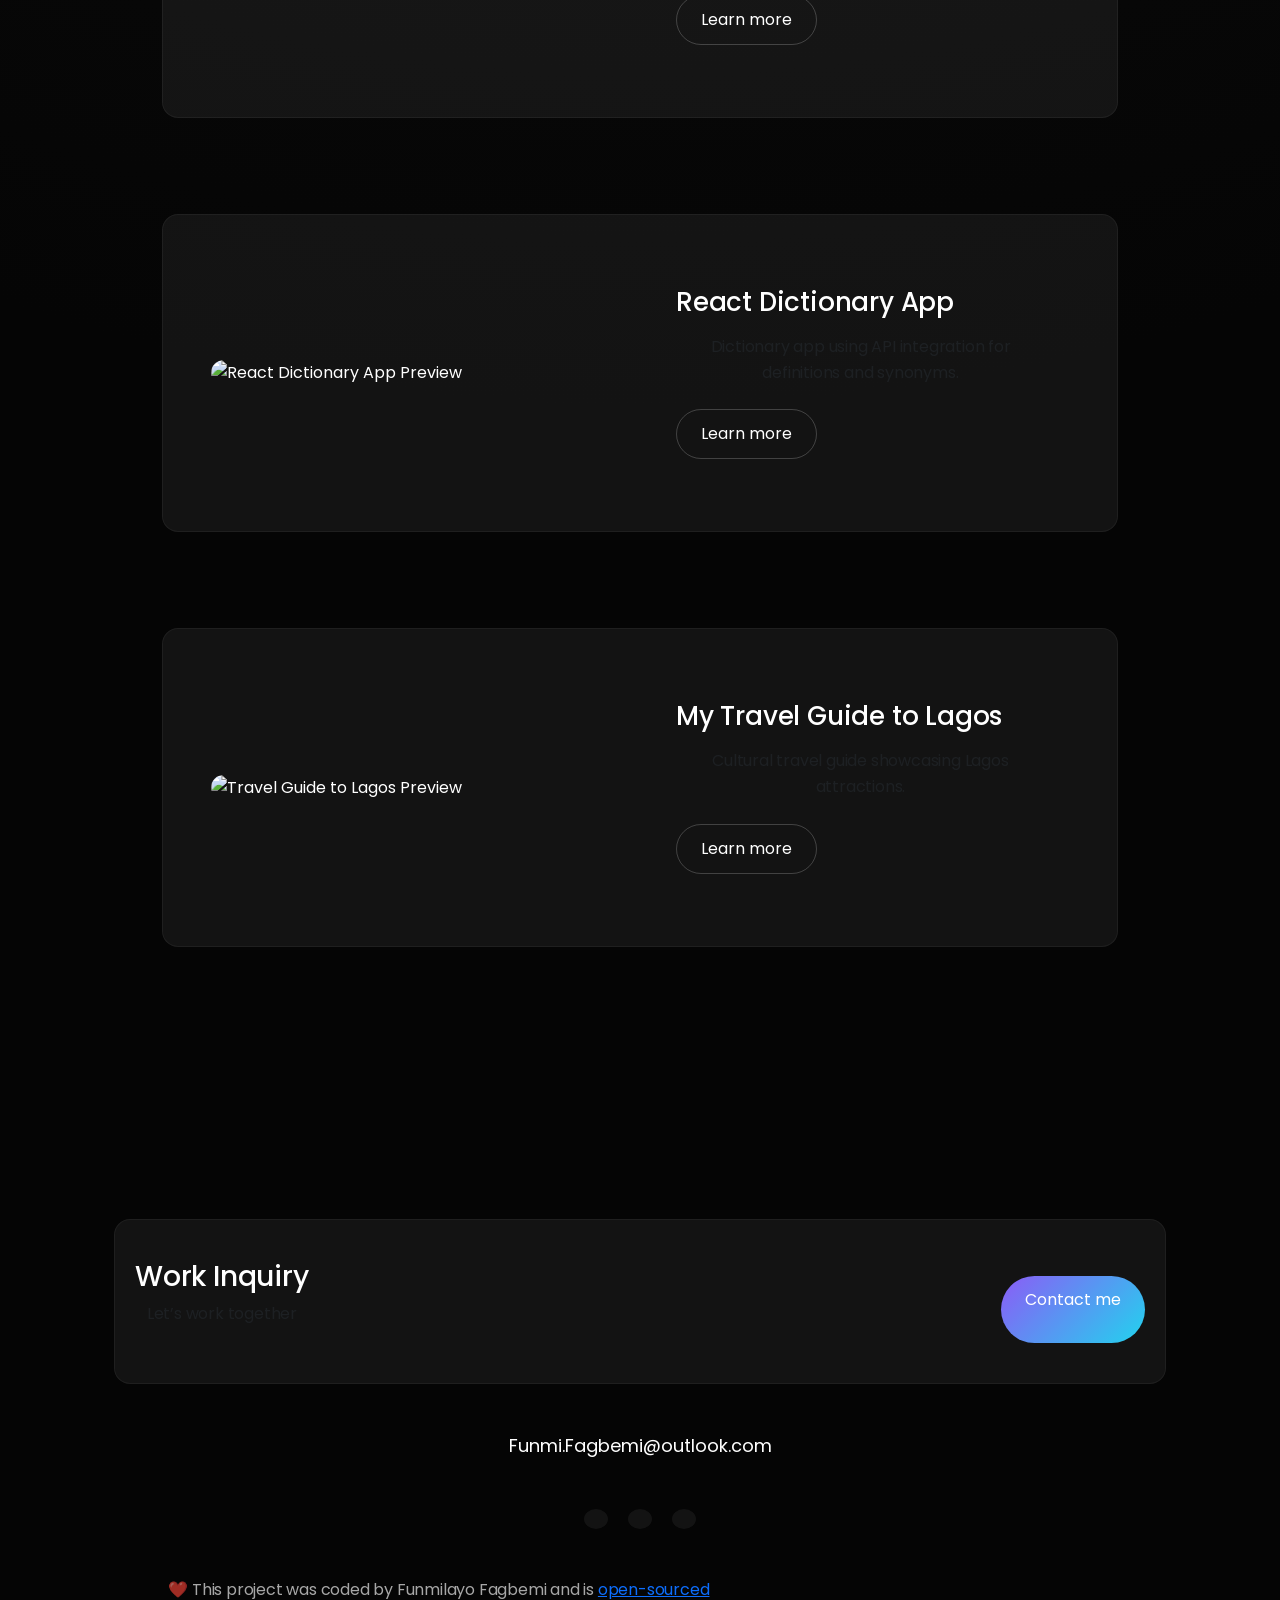
==== commit a7b0dacd: "Updated all pages and improved CSS styling" ====
--- a/index.html
+++ b/index.html
@@ -43,154 +43,156 @@
   </head>
 
   <body>
-    <!-- NAV + HERO + PROJECTS WRAPPER -->
-    <div class="container">
-      <!-- NAVIGATION -->
-      <nav class="d-flex justify-content-between">
-        <ul class="nav-links">
-          <li class="active"><a href="/">Home</a></li>
-          <li><a href="/about.html">About</a></li>
-          <li><a href="/work.html">Work</a></li>
-          <li><a href="/contact.html">Contact</a></li>
-        </ul>
-      </nav>
-
-      <!-- HERO -->
-      <div class="hero">
-        <div class="hero-inner">
-          <h1>Funmilayo Fagbemi</h1>
-
-          <h2 class="mb-4">A Front-end developer based in London</h2>
-
-          <p class="subtitle">
-            I’m a Frontend Developer building projects using JavaScript, React,
-            and Python. I enjoy creating clean, responsive, user-friendly web
-            applications and I’m currently building my portfolio while gaining
-            real-world experience.
-          </p>
-
-          <div class="hero-buttons">
-            <a href="/work.html" class="btn btn-branding">View Projects</a>
-            <a href="/contact.html" class="btn btn-branding-outline"
-              >Contact Me</a
-            >
+    <!-- ALL PAGE CONTENT WRAPPED HERE -->
+    <main class="page">
+      <!-- NAV + HERO + PROJECTS WRAPPER -->
+      <div class="container">
+        <!-- NAVIGATION -->
+        <nav class="d-flex justify-content-between">
+          <ul class="nav-links">
+            <li class="active"><a href="/">Home</a></li>
+            <li><a href="/about.html">About</a></li>
+            <li><a href="/work.html">Work</a></li>
+            <li><a href="/contact.html">Contact</a></li>
+          </ul>
+        </nav>
+
+        <!-- HERO -->
+        <div class="hero">
+          <div class="hero-inner">
+            <h1>Funmilayo Fagbemi</h1>
+
+            <h2 class="mb-4">A Front-end developer based in London</h2>
+
+            <p class="subtitle">
+              I’m a Frontend Developer building projects using JavaScript,
+              React, and Python. I enjoy creating clean, responsive,
+              user-friendly web applications and I’m currently building my
+              portfolio while gaining real-world experience.
+            </p>
+
+            <div class="hero-buttons">
+              <a href="/work.html" class="btn btn-branding">View Projects</a>
+              <a href="/contact.html" class="btn btn-branding-outline"
+                >Contact Me</a
+              >
+            </div>
+          </div>
+        </div>
+
+        <!-- INTRO TEXT -->
+        <p class="text-center m-5">
+          Check out some of my featured projects below
+        </p>
+
+        <!-- PROJECTS -->
+        <div class="projects">
+          <!-- PROJECT 1 -->
+          <div class="project-card mb-5">
+            <div class="row align-items-center">
+              <div class="col-md-6">
+                <img
+                  src="images/My Dream home Design Project.png"
+                  class="img-fluid rounded"
+                  alt="Dream Home Design Preview"
+                />
+              </div>
+
+              <div class="col-md-6">
+                <div class="project-info">
+                  <h3>Dream Home Landing Page</h3>
+                  <p class="text-muted">
+                    This Dream House landing page was designed to showcase a
+                    modern and interactive user experience with dynamic
+                    JavaScript functionality.
+                  </p>
+                  <a href="/work.html" class="btn btn-branding-outline">
+                    Learn more
+                  </a>
+                </div>
+              </div>
+            </div>
+          </div>
+
+          <!-- PROJECT 2 -->
+          <div class="project-card mb-5">
+            <div class="row align-items-center">
+              <div class="col-md-6">
+                <img
+                  src="images/React Weather App Project.png"
+                  class="img-fluid"
+                  alt="React Weather Project Preview"
+                />
+              </div>
+
+              <div class="col-md-6">
+                <div class="project-info">
+                  <h3>React Weather App</h3>
+                  <p class="text-muted">
+                    Real-time weather updates and forecasts with dynamic UI.
+                  </p>
+                  <a href="/work.html" class="btn btn-branding-outline">
+                    Learn more
+                  </a>
+                </div>
+              </div>
+            </div>
+          </div>
+
+          <!-- PROJECT 3 -->
+          <div class="project-card mb-5">
+            <div class="row align-items-center">
+              <div class="col-md-6">
+                <img
+                  src="images/React Dictionary App Project.png"
+                  class="img-fluid"
+                  alt="React Dictionary App Preview"
+                />
+              </div>
+
+              <div class="col-md-6">
+                <div class="project-info">
+                  <h3>React Dictionary App</h3>
+                  <p class="text-muted">
+                    Dictionary app using API integration for definitions and
+                    synonyms.
+                  </p>
+                  <a href="/work.html" class="btn btn-branding-outline">
+                    Learn more
+                  </a>
+                </div>
+              </div>
+            </div>
+          </div>
+
+          <!-- PROJECT 4 -->
+          <div class="project-card mb-5">
+            <div class="row align-items-center">
+              <div class="col-md-6">
+                <img
+                  src="images/My Travel Guide to Lagos Project.png"
+                  class="img-fluid"
+                  alt="Travel Guide to Lagos Preview"
+                />
+              </div>
+
+              <div class="col-md-6">
+                <div class="project-info">
+                  <h3>My Travel Guide to Lagos</h3>
+                  <p class="text-muted">
+                    Cultural travel guide showcasing Lagos attractions.
+                  </p>
+                  <a href="/work.html" class="btn btn-branding-outline">
+                    Learn more
+                  </a>
+                </div>
+              </div>
+            </div>
           </div>
         </div>
       </div>
-
-      <!-- INTRO TEXT -->
-      <p class="text-center m-5">
-        Check out some of my featured projects below
-      </p>
-
-      <!-- PROJECTS -->
-      <div class="projects">
-        <!-- PROJECT 1 -->
-        <div class="project-card mb-5">
-          <div class="row align-items-center">
-            <div class="col-md-6">
-              <img
-                src="images/My Dream home Design Project.png"
-                class="img-fluid rounded"
-                alt="Dream Home Design Preview"
-              />
-            </div>
-
-            <div class="col-md-6">
-              <div class="project-info">
-                <h3>Dream Home Landing Page</h3>
-                <p class="text-muted">
-                  This Dream House landing page was designed to showcase a
-                  modern and interactive user experience with dynamic JavaScript
-                  functionality.
-                </p>
-                <a href="/work.html" class="btn btn-branding-outline">
-                  Learn more
-                </a>
-              </div>
-            </div>
-          </div>
-        </div>
-
-        <!-- PROJECT 2 -->
-        <div class="project-card mb-5">
-          <div class="row align-items-center">
-            <div class="col-md-6">
-              <img
-                src="images/React Weather App Project.png"
-                class="img-fluid"
-                alt="React Weather Project Preview"
-              />
-            </div>
-
-            <div class="col-md-6">
-              <div class="project-info">
-                <h3>React Weather App</h3>
-                <p class="text-muted">
-                  Real-time weather updates and forecasts with dynamic UI.
-                </p>
-                <a href="/work.html" class="btn btn-branding-outline">
-                  Learn more
-                </a>
-              </div>
-            </div>
-          </div>
-        </div>
-
-        <!-- PROJECT 3 -->
-        <div class="project-card mb-5">
-          <div class="row align-items-center">
-            <div class="col-md-6">
-              <img
-                src="images/React Dictionary App Project.png"
-                class="img-fluid"
-                alt="React Dictionary App Preview"
-              />
-            </div>
-
-            <div class="col-md-6">
-              <div class="project-info">
-                <h3>React Dictionary App</h3>
-                <p class="text-muted">
-                  Dictionary app using API integration for definitions and
-                  synonyms.
-                </p>
-                <a href="/work.html" class="btn btn-branding-outline">
-                  Learn more
-                </a>
-              </div>
-            </div>
-          </div>
-        </div>
-
-        <!-- PROJECT 4 -->
-        <div class="project-card mb-5">
-          <div class="row align-items-center">
-            <div class="col-md-6">
-              <img
-                src="images/My Travel Guide to Lagos Project.png"
-                class="img-fluid"
-                alt="Travel Guide to Lagos Preview"
-              />
-            </div>
-
-            <div class="col-md-6">
-              <div class="project-info">
-                <h3>My Travel Guide to Lagos</h3>
-                <p class="text-muted">
-                  Cultural travel guide showcasing Lagos attractions.
-                </p>
-                <a href="/work.html" class="btn btn-branding-outline">
-                  Learn more
-                </a>
-              </div>
-            </div>
-          </div>
-        </div>
-      </div>
-    </div>
-    <!-- END CONTAINER -->
-
+      <!-- END CONTAINER -->
+    </main>
     <!-- FOOTER (OUTSIDE CONTAINER - DRIBBBLE STYLE) -->
     <footer>
       <div class="container">
--- a/styles/portfolio.css
+++ b/styles/portfolio.css
@@ -12,6 +12,7 @@
   background: radial-gradient(circle at top, #111 0%, #050505 60%);
   color: var(--text);
   animation: fadeIn 0.6s ease-out;
+  line-height: 1.6;
 }
 
 /* VARIABLES */
@@ -36,13 +37,23 @@
   --space-7: 96px;
 }
 
-/* LAYOUT CONTAINER*/
+/* GLOBAL LAYOUT */
 .container {
   max-width: 1100px;
   margin: 0 auto;
-  padding: 0 20px;
-}
-
+  padding: 0 var(--space-3);
+}
+
+.page-content {
+  max-width: 900px;
+  margin: 0 auto;
+}
+
+.section {
+  padding: var(--space-6) 0;
+}
+
+/* BACKGROUND GLOW */
 body::before {
   content: "";
   position: fixed;
@@ -56,6 +67,7 @@
   z-index: -1;
 }
 
+/* TYPOGRAPHY */
 h1 {
   font-size: 64px;
   line-height: 1.1;
@@ -68,6 +80,21 @@
 
 h3 {
   font-size: 28px;
+}
+
+.section-title {
+  font-size: 48px;
+  line-height: 1.1;
+  margin-bottom: var(--space-4);
+  text-align: center;
+}
+
+.section-subtitle {
+  font-size: 18px;
+  color: var(--muted);
+  text-align: center;
+  margin: 0 auto var(--space-6);
+  max-width: 600px;
 }
 
 p {
@@ -77,7 +104,7 @@
   max-width: 65ch;
 }
 
-/* HERO SECTION */
+/* HERO */
 .hero {
   text-align: center;
   padding: 160px 20px 100px;
@@ -85,28 +112,25 @@
   margin: 0 auto;
 }
 
-.hero .hero-buttons {
+.hero h1 {
+  margin-bottom: var(--space-3);
+}
+
+.hero h2 {
+  margin-bottom: var(--space-3);
+  font-weight: 500;
+}
+
+.hero p {
+  margin-bottom: var(--space-4);
+  font-size: 18px;
+}
+
+.hero-buttons {
   display: flex;
   justify-content: center;
-  gap: 15px;
+  gap: var(--space-2);
   flex-wrap: wrap;
-}
-
-/* TYPOGRAPHY */
-
-.hero h1 {
-  margin-bottom: 20px;
-}
-
-.hero h2 {
-  margin-bottom: 20px;
-  color: var(--text);
-  font-weight: 500;
-}
-
-.hero p {
-  margin-bottom: 30px;
-  font-size: 18px;
 }
 
 /* BUTTONS */
@@ -142,7 +166,15 @@
 
 /* NAV */
 nav {
-  padding: 30px 20px;
+  padding: var(--space-4) 0;
+}
+
+.nav-links {
+  display: flex;
+  gap: var(--space-4);
+  list-style: none;
+  margin: 0;
+  padding: 0;
 }
 
 nav a {
@@ -151,8 +183,8 @@
   font-size: 13px;
   letter-spacing: 2px;
   text-transform: uppercase;
+  position: relative;
   transition: color 0.25s ease;
-  position: relative;
 }
 
 nav a::after {
@@ -175,25 +207,68 @@
   color: var(--text);
 }
 
-nav ul {
-  padding: 0;
-  margin: 0;
-  list-style: none;
+/* PROJECTS */
+.projects {
   display: flex;
-  gap: 25px;
+  flex-direction: column;
+  gap: var(--space-5);
+}
+
+.project-card {
+  padding: var(--space-5);
+  border-radius: var(--radius);
+  background: var(--surface);
+  border: 1px solid rgba(255, 255, 255, 0.05);
+  transition: transform 0.3s ease, background 0.3s ease;
+  overflow: hidden;
+  display: flex;
+  flex-direction: column;
   justify-content: center;
 }
+
+.project-card:hover {
+  transform: translateY(-6px);
+  background: rgba(255, 255, 255, 0.08);
+}
+
+.project-card img {
+  border-radius: var(--radius);
+  transition: transform 0.4s ease;
+  width: 100%;
+  display: block;
+  object-fit: cover;
+}
+
+.project-card:hover img {
+  transform: scale(1.02);
+}
+
+.project-info {
+  padding: var(--space-3);
+}
+
+.project-info h3 {
+  margin-bottom: var(--space-2);
+  font-size: 26px;
+}
+
+.project-info p {
+  margin-bottom: var(--space-3);
+}
+
 /* FOOTER */
 footer {
-  margin: 100px 0 40px;
+  margin-top: var(--space-7);
+  padding: var(--space-6) 0;
   text-align: center;
+  width: 100%;
 }
 
 footer .contact-box {
   background: var(--surface);
   border-radius: var(--radius);
   padding: 40px 20px;
-  margin-bottom: 40px;
+  margin-bottom: var(--space-5);
   border: 1px solid rgba(255, 255, 255, 0.05);
 }
 
@@ -214,7 +289,6 @@
   background: var(--surface);
   padding: 10px 12px;
   border-radius: 50%;
-  font-size: 16px;
   transition: 0.3s ease;
 }
 
@@ -222,17 +296,63 @@
   color: var(--accent);
   transform: translateY(-3px);
 }
+
+/* ANIMATION */
+@keyframes fadeIn {
+  from {
+    opacity: 0;
+    transform: translateY(8px);
+  }
+  to {
+    opacity: 1;
+    transform: translateY(0);
+  }
+}
+
+section {
+  padding: var(--space-6) 0;
+}
+
 .container {
-  max-width: 1100px;
-  margin: 0 auto;
-  padding: 0 20px;
+  position: relative;
+}
+
+.project-info p,
+.hero p {
+  max-width: 65ch;
+}
+
+.hero,
+.projects,
+footer {
+  padding-left: var(--space-3);
+  padding-right: var(--space-3);
+}
+
+.hero h1 {
+  letter-spacing: -1px;
+}
+
+.hero h2 {
+  opacity: 0.9;
+}
+
+.hero p {
+  opacity: 0.8;
+}
+
+.hero {
+  margin-bottom: var(--space-7);
+}
+
+.projects {
+  margin-top: var(--space-6);
 }
 
 /* RESPONSIVE */
 @media (max-width: 900px) {
   h1 {
     font-size: 40px;
-    line-height: 1.2;
   }
 
   h2 {
@@ -252,47 +372,51 @@
   }
 }
 
-@keyframes fadeIn {
-  from {
-    opacity: 0;
-    transform: translateY(8px);
-  }
-  to {
-    opacity: 1;
-    transform: translateY(0);
-  }
-}
-
-/* PROJECTS */
-
-.project-card {
-  padding: 25px;
-  border-radius: var(--radius);
-  background: var(--surface);
-  border: 1px solid rgba(255, 255, 255, 0.05);
-  transition: transform 0.3s ease, background 0.3s ease;
-}
-.project-card:hover {
-  transform: translateY(-6px);
-  background: rgba(255, 255, 255, 0.08);
-}
-
-.project-info h3 {
-  margin-bottom: 12px;
-  font-size: 26px;
-}
-
-.project-info p {
-  margin-bottom: 18px;
-  color: var(--muted);
-  line-height: 1.6;
-}
-
-.project-card img {
-  border-radius: var(--radius);
-  transition: transform 0.4s ease;
-}
-
-.project-card:hover img {
-  transform: scale(1.02);
-}
+img {
+  max-width: 100%;
+  height: auto;
+}
+
+.hero,
+.projects {
+  width: 100%;
+}
+
+h1,
+h2,
+h3,
+p {
+  margin-top: 0;
+  letter-spacing: -0.2px;
+}
+
+.page {
+  max-width: 1100px;
+  margin: 0 auto;
+  padding: 0 var(--space-3);
+  padding-top: var(--space-6);
+  padding-bottom: var(--space-6);
+}
+
+.page-section {
+  padding: var(--space-6) 0;
+}
+
+.page,
+.container {
+  width: 100%;
+}
+
+.page h1,
+.page h2,
+.page p {
+  text-align: center;
+}
+
+a {
+  transition: all 0.25s ease;
+}
+
+main {
+  display: block;
+}
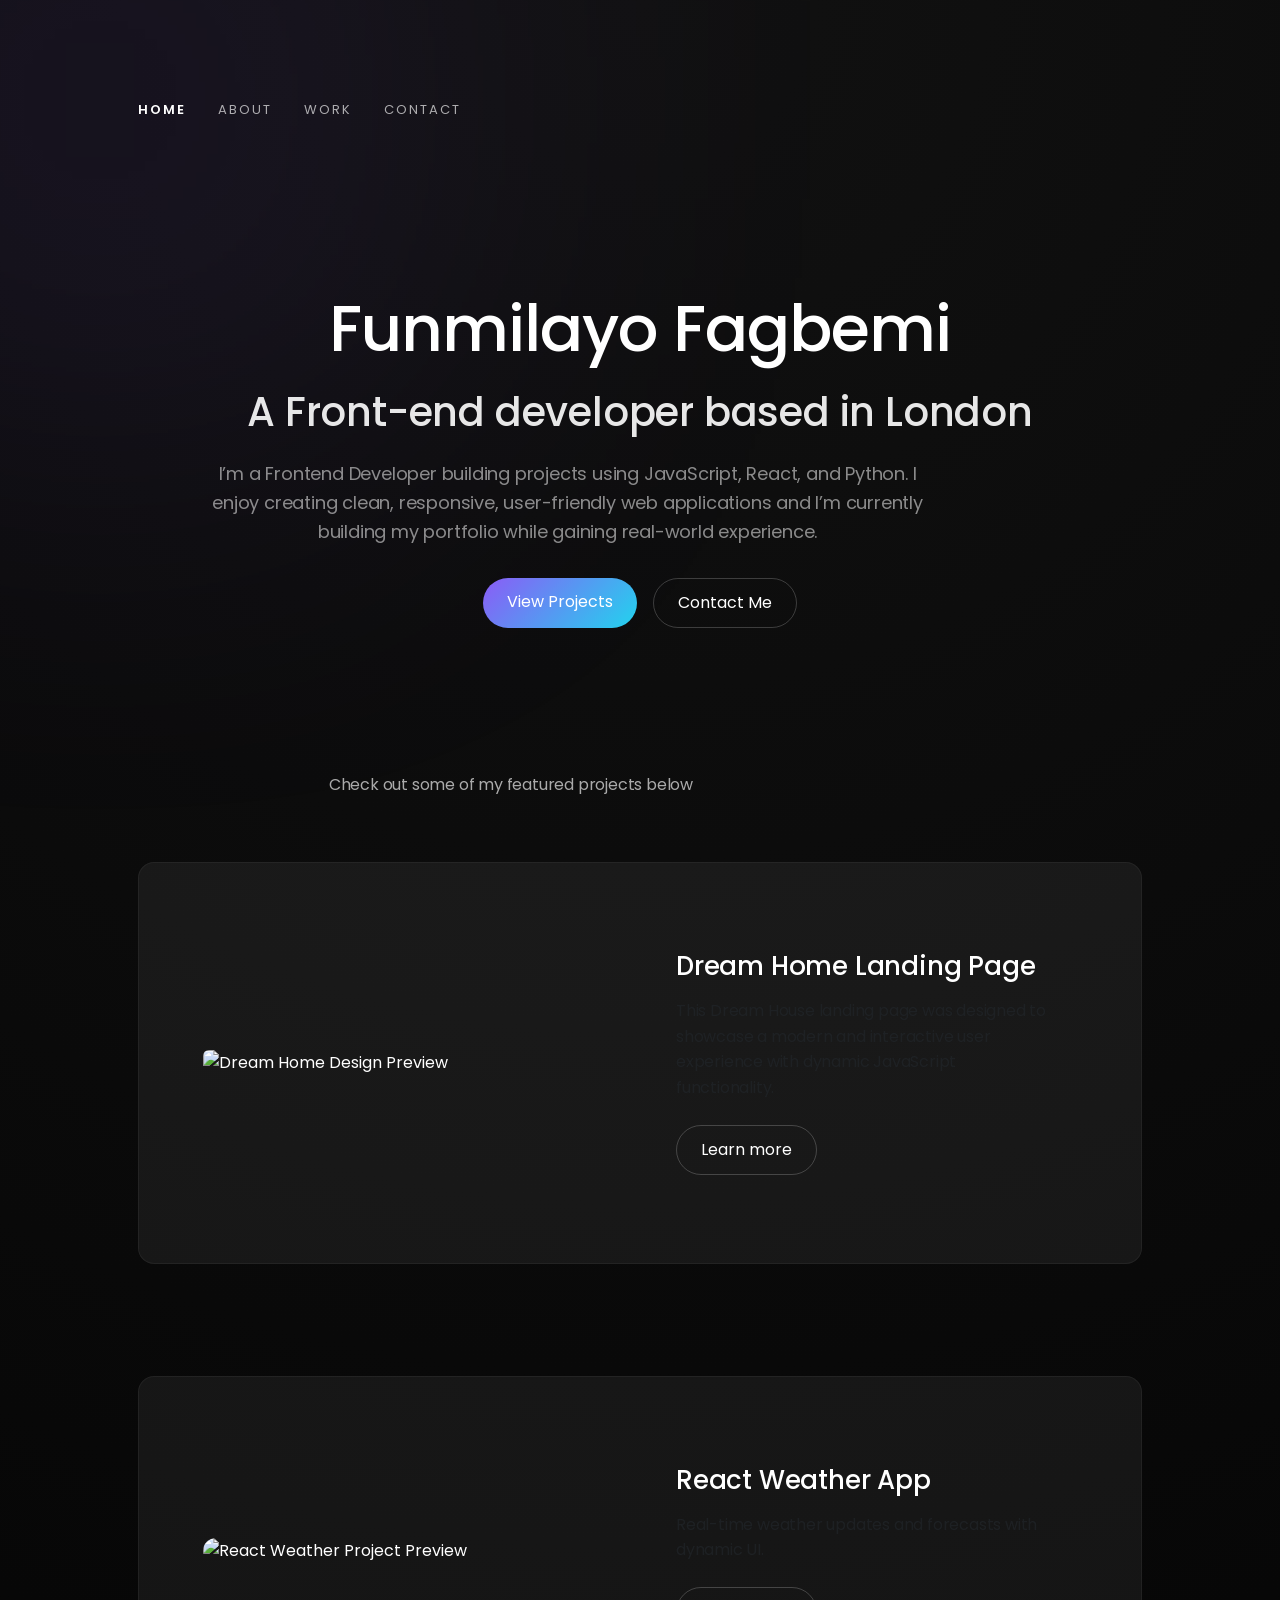
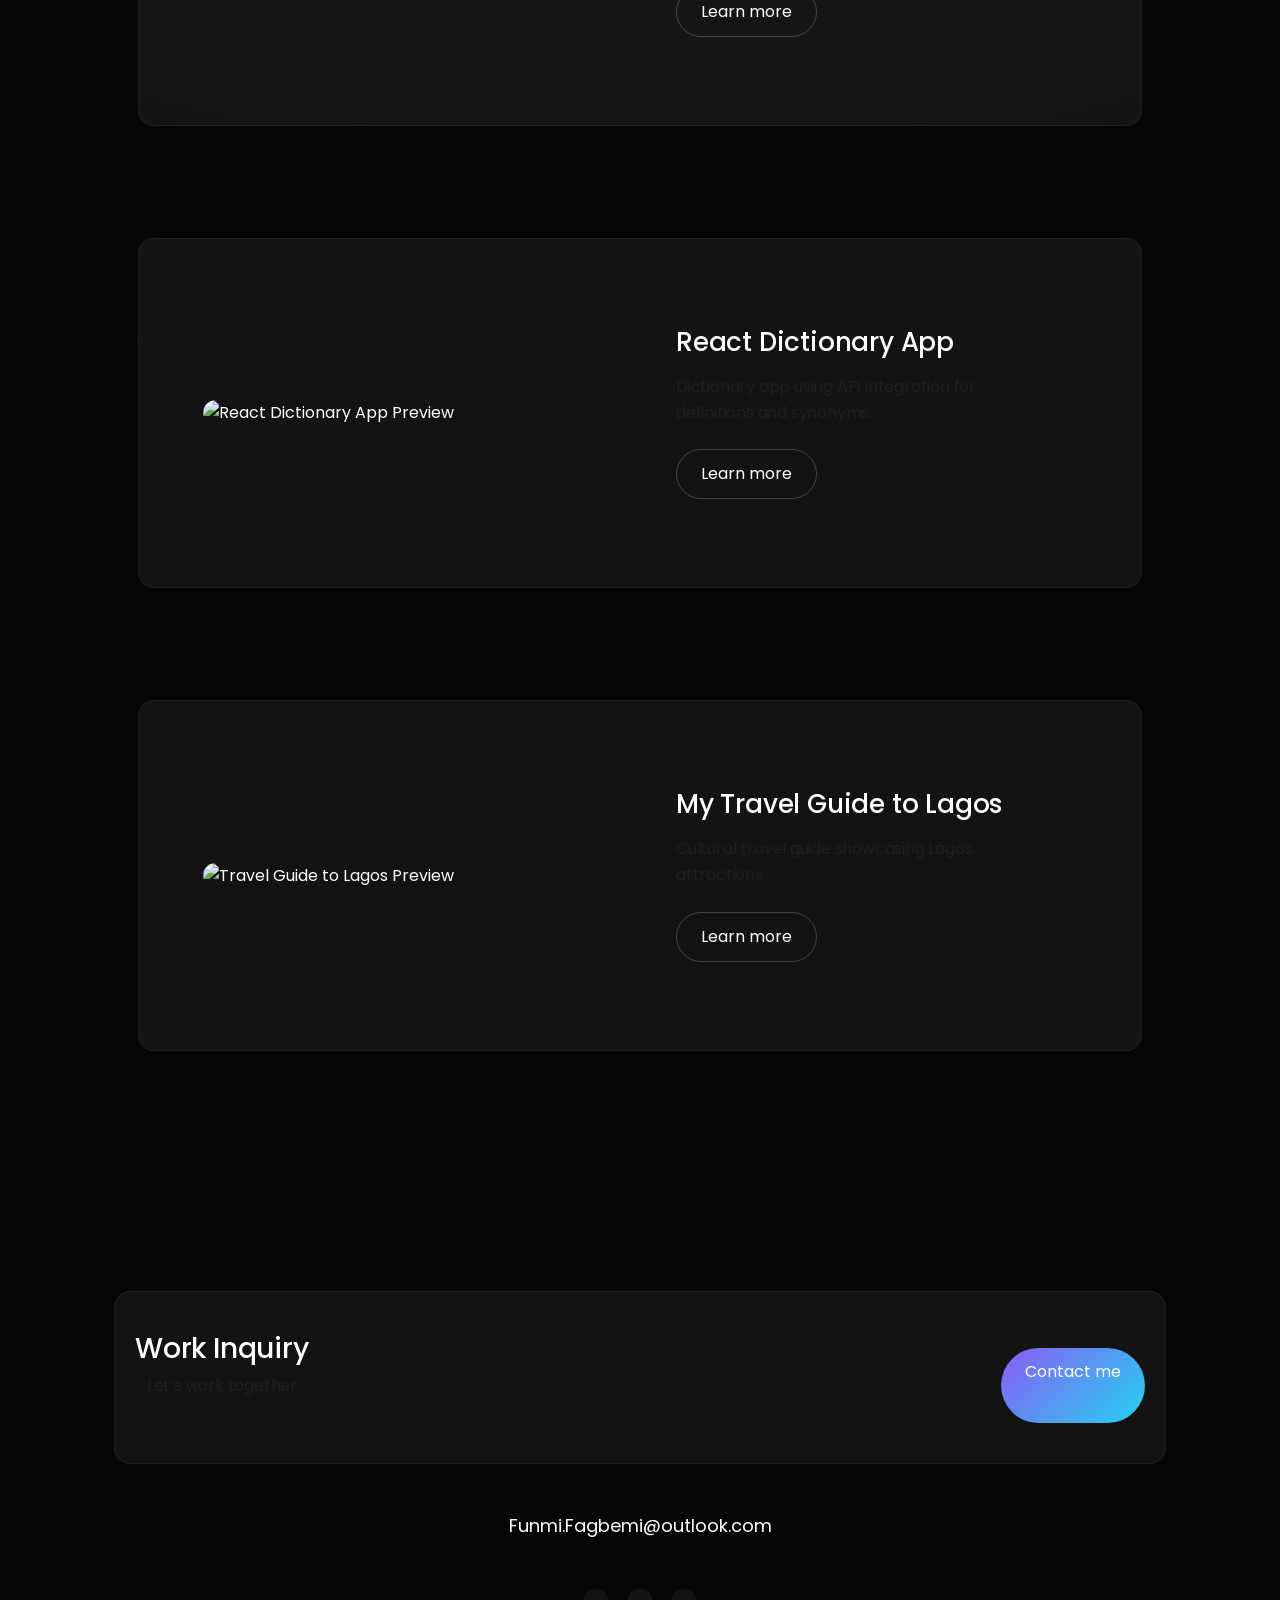
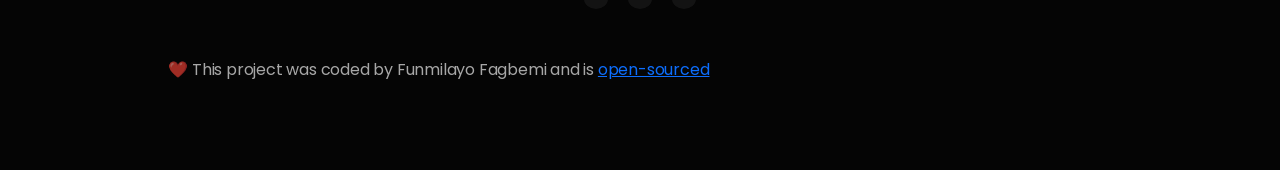
==== commit 2ea5b90b: "Replaced all pages and updated CSS" ====
--- a/index.html
+++ b/index.html
@@ -43,9 +43,8 @@
   </head>
 
   <body>
-    <!-- ALL PAGE CONTENT WRAPPED HERE -->
+    <!-- PAGE WRAPPER -->
     <main class="page">
-      <!-- NAV + HERO + PROJECTS WRAPPER -->
       <div class="container">
         <!-- NAVIGATION -->
         <nav class="d-flex justify-content-between">
@@ -59,24 +58,22 @@
 
         <!-- HERO -->
         <div class="hero">
-          <div class="hero-inner">
-            <h1>Funmilayo Fagbemi</h1>
-
-            <h2 class="mb-4">A Front-end developer based in London</h2>
-
-            <p class="subtitle">
-              I’m a Frontend Developer building projects using JavaScript,
-              React, and Python. I enjoy creating clean, responsive,
-              user-friendly web applications and I’m currently building my
-              portfolio while gaining real-world experience.
-            </p>
-
-            <div class="hero-buttons">
-              <a href="/work.html" class="btn btn-branding">View Projects</a>
-              <a href="/contact.html" class="btn btn-branding-outline"
-                >Contact Me</a
-              >
-            </div>
+          <h1>Funmilayo Fagbemi</h1>
+
+          <h2 class="mb-4">A Front-end developer based in London</h2>
+
+          <p class="subtitle">
+            I’m a Frontend Developer building projects using JavaScript, React,
+            and Python. I enjoy creating clean, responsive, user-friendly web
+            applications and I’m currently building my portfolio while gaining
+            real-world experience.
+          </p>
+
+          <div class="hero-buttons">
+            <a href="/work.html" class="btn btn-branding">View Projects</a>
+            <a href="/contact.html" class="btn btn-branding-outline">
+              Contact Me
+            </a>
           </div>
         </div>
 
@@ -191,9 +188,9 @@
           </div>
         </div>
       </div>
-      <!-- END CONTAINER -->
     </main>
-    <!-- FOOTER (OUTSIDE CONTAINER - DRIBBBLE STYLE) -->
+
+    <!-- FOOTER OUTSIDE MAIN -->
     <footer>
       <div class="container">
         <div
--- a/styles/portfolio.css
+++ b/styles/portfolio.css
@@ -1,3 +1,7 @@
+/* =========================
+   RESET / BASE
+========================= */
+
 * {
   box-sizing: border-box;
 }
@@ -11,11 +15,14 @@
   font-family: "Poppins", sans-serif;
   background: radial-gradient(circle at top, #111 0%, #050505 60%);
   color: var(--text);
+  line-height: 1.6;
   animation: fadeIn 0.6s ease-out;
-  line-height: 1.6;
-}
-
-/* VARIABLES */
+}
+
+/* =========================
+   VARIABLES
+========================= */
+
 :root {
   --bg: #050505;
   --surface: rgba(255, 255, 255, 0.06);
@@ -27,7 +34,6 @@
 
   --radius: 16px;
 
-  /* SPACING SYSTEM */
   --space-1: 8px;
   --space-2: 16px;
   --space-3: 24px;
@@ -37,11 +43,21 @@
   --space-7: 96px;
 }
 
-/* GLOBAL LAYOUT */
+/* =========================
+   LAYOUT
+========================= */
+
 .container {
   max-width: 1100px;
   margin: 0 auto;
   padding: 0 var(--space-3);
+  position: relative;
+}
+
+.page {
+  max-width: 1100px;
+  margin: 0 auto;
+  padding: var(--space-6) var(--space-3);
 }
 
 .page-content {
@@ -49,11 +65,10 @@
   margin: 0 auto;
 }
 
-.section {
-  padding: var(--space-6) 0;
-}
-
-/* BACKGROUND GLOW */
+/* =========================
+   BACKGROUND EFFECT
+========================= */
+
 body::before {
   content: "";
   position: fixed;
@@ -67,11 +82,21 @@
   z-index: -1;
 }
 
-/* TYPOGRAPHY */
+/* =========================
+   TYPOGRAPHY
+========================= */
+
+h1,
+h2,
+h3,
+p {
+  margin-top: 0;
+  letter-spacing: -0.2px;
+}
+
 h1 {
   font-size: 64px;
   line-height: 1.1;
-  letter-spacing: -2px;
 }
 
 h2 {
@@ -82,48 +107,39 @@
   font-size: 28px;
 }
 
-.section-title {
-  font-size: 48px;
-  line-height: 1.1;
-  margin-bottom: var(--space-4);
-  text-align: center;
-}
-
-.section-subtitle {
-  font-size: 18px;
-  color: var(--muted);
-  text-align: center;
-  margin: 0 auto var(--space-6);
-  max-width: 600px;
-}
-
 p {
   font-size: 16px;
-  line-height: 1.6;
   color: var(--muted);
   max-width: 65ch;
-}
-
-/* HERO */
+  margin-bottom: var(--space-3);
+}
+
+/* =========================
+   HERO
+========================= */
+
 .hero {
   text-align: center;
-  padding: 160px 20px 100px;
+  padding: 140px 20px 80px;
   max-width: 900px;
-  margin: 0 auto;
+  margin: 0 auto var(--space-6);
 }
 
 .hero h1 {
   margin-bottom: var(--space-3);
+  letter-spacing: -1px;
 }
 
 .hero h2 {
   margin-bottom: var(--space-3);
   font-weight: 500;
+  opacity: 0.9;
 }
 
 .hero p {
   margin-bottom: var(--space-4);
   font-size: 18px;
+  opacity: 0.8;
 }
 
 .hero-buttons {
@@ -133,7 +149,10 @@
   flex-wrap: wrap;
 }
 
-/* BUTTONS */
+/* =========================
+   BUTTONS
+========================= */
+
 .btn-branding {
   background: linear-gradient(135deg, var(--accent), var(--accent2));
   border: none;
@@ -164,7 +183,10 @@
   color: var(--accent);
 }
 
-/* NAV */
+/* =========================
+   NAV
+========================= */
+
 nav {
   padding: var(--space-4) 0;
 }
@@ -205,25 +227,27 @@
 nav a:hover,
 nav li.active a {
   color: var(--text);
-}
-
-/* PROJECTS */
+  font-weight: 600;
+}
+
+/* =========================
+   PROJECTS
+========================= */
+
 .projects {
   display: flex;
   flex-direction: column;
-  gap: var(--space-5);
+  gap: var(--space-6);
+  margin-top: var(--space-6);
 }
 
 .project-card {
-  padding: var(--space-5);
+  padding: var(--space-6);
   border-radius: var(--radius);
   background: var(--surface);
   border: 1px solid rgba(255, 255, 255, 0.05);
-  transition: transform 0.3s ease, background 0.3s ease;
+  transition: transform 0.25s ease, background 0.3s ease;
   overflow: hidden;
-  display: flex;
-  flex-direction: column;
-  justify-content: center;
 }
 
 .project-card:hover {
@@ -232,10 +256,11 @@
 }
 
 .project-card img {
+  width: 100%;
+  height: auto;
+  display: block;
   border-radius: var(--radius);
   transition: transform 0.4s ease;
-  width: 100%;
-  display: block;
   object-fit: cover;
 }
 
@@ -256,9 +281,12 @@
   margin-bottom: var(--space-3);
 }
 
-/* FOOTER */
+/* =========================
+   FOOTER
+========================= */
+
 footer {
-  margin-top: var(--space-7);
+  margin-top: var(--space-6);
   padding: var(--space-6) 0;
   text-align: center;
   width: 100%;
@@ -268,7 +296,7 @@
   background: var(--surface);
   border-radius: var(--radius);
   padding: 40px 20px;
-  margin-bottom: var(--space-5);
+  margin-bottom: var(--space-6);
   border: 1px solid rgba(255, 255, 255, 0.05);
 }
 
@@ -276,7 +304,6 @@
   text-decoration: none;
   color: var(--text);
   font-size: 18px;
-  transition: 0.3s ease;
 }
 
 footer .email-link:hover {
@@ -297,7 +324,10 @@
   transform: translateY(-3px);
 }
 
-/* ANIMATION */
+/* =========================
+   ANIMATION
+========================= */
+
 @keyframes fadeIn {
   from {
     opacity: 0;
@@ -309,56 +339,17 @@
   }
 }
 
-section {
-  padding: var(--space-6) 0;
-}
-
-.container {
-  position: relative;
-}
-
-.project-info p,
-.hero p {
-  max-width: 65ch;
-}
-
-.hero,
-.projects,
-footer {
-  padding-left: var(--space-3);
-  padding-right: var(--space-3);
-}
-
-.hero h1 {
-  letter-spacing: -1px;
-}
-
-.hero h2 {
-  opacity: 0.9;
-}
-
-.hero p {
-  opacity: 0.8;
-}
-
-.hero {
-  margin-bottom: var(--space-7);
-}
-
-.projects {
-  margin-top: var(--space-6);
-}
-
-/* RESPONSIVE */
+/* =========================
+   RESPONSIVE
+========================= */
+
 @media (max-width: 900px) {
   h1 {
     font-size: 40px;
   }
-
   h2 {
     font-size: 32px;
   }
-
   h3 {
     font-size: 24px;
   }
@@ -370,53 +361,23 @@
   nav {
     text-align: center;
   }
+
+  .nav-links {
+    justify-content: center;
+    flex-wrap: wrap;
+    gap: var(--space-3);
+  }
+}
+
+/* =========================
+   GLOBAL HELPERS
+========================= */
+
+.social-links a {
+  transition: all 0.25s ease;
 }
 
 img {
   max-width: 100%;
   height: auto;
 }
-
-.hero,
-.projects {
-  width: 100%;
-}
-
-h1,
-h2,
-h3,
-p {
-  margin-top: 0;
-  letter-spacing: -0.2px;
-}
-
-.page {
-  max-width: 1100px;
-  margin: 0 auto;
-  padding: 0 var(--space-3);
-  padding-top: var(--space-6);
-  padding-bottom: var(--space-6);
-}
-
-.page-section {
-  padding: var(--space-6) 0;
-}
-
-.page,
-.container {
-  width: 100%;
-}
-
-.page h1,
-.page h2,
-.page p {
-  text-align: center;
-}
-
-a {
-  transition: all 0.25s ease;
-}
-
-main {
-  display: block;
-}
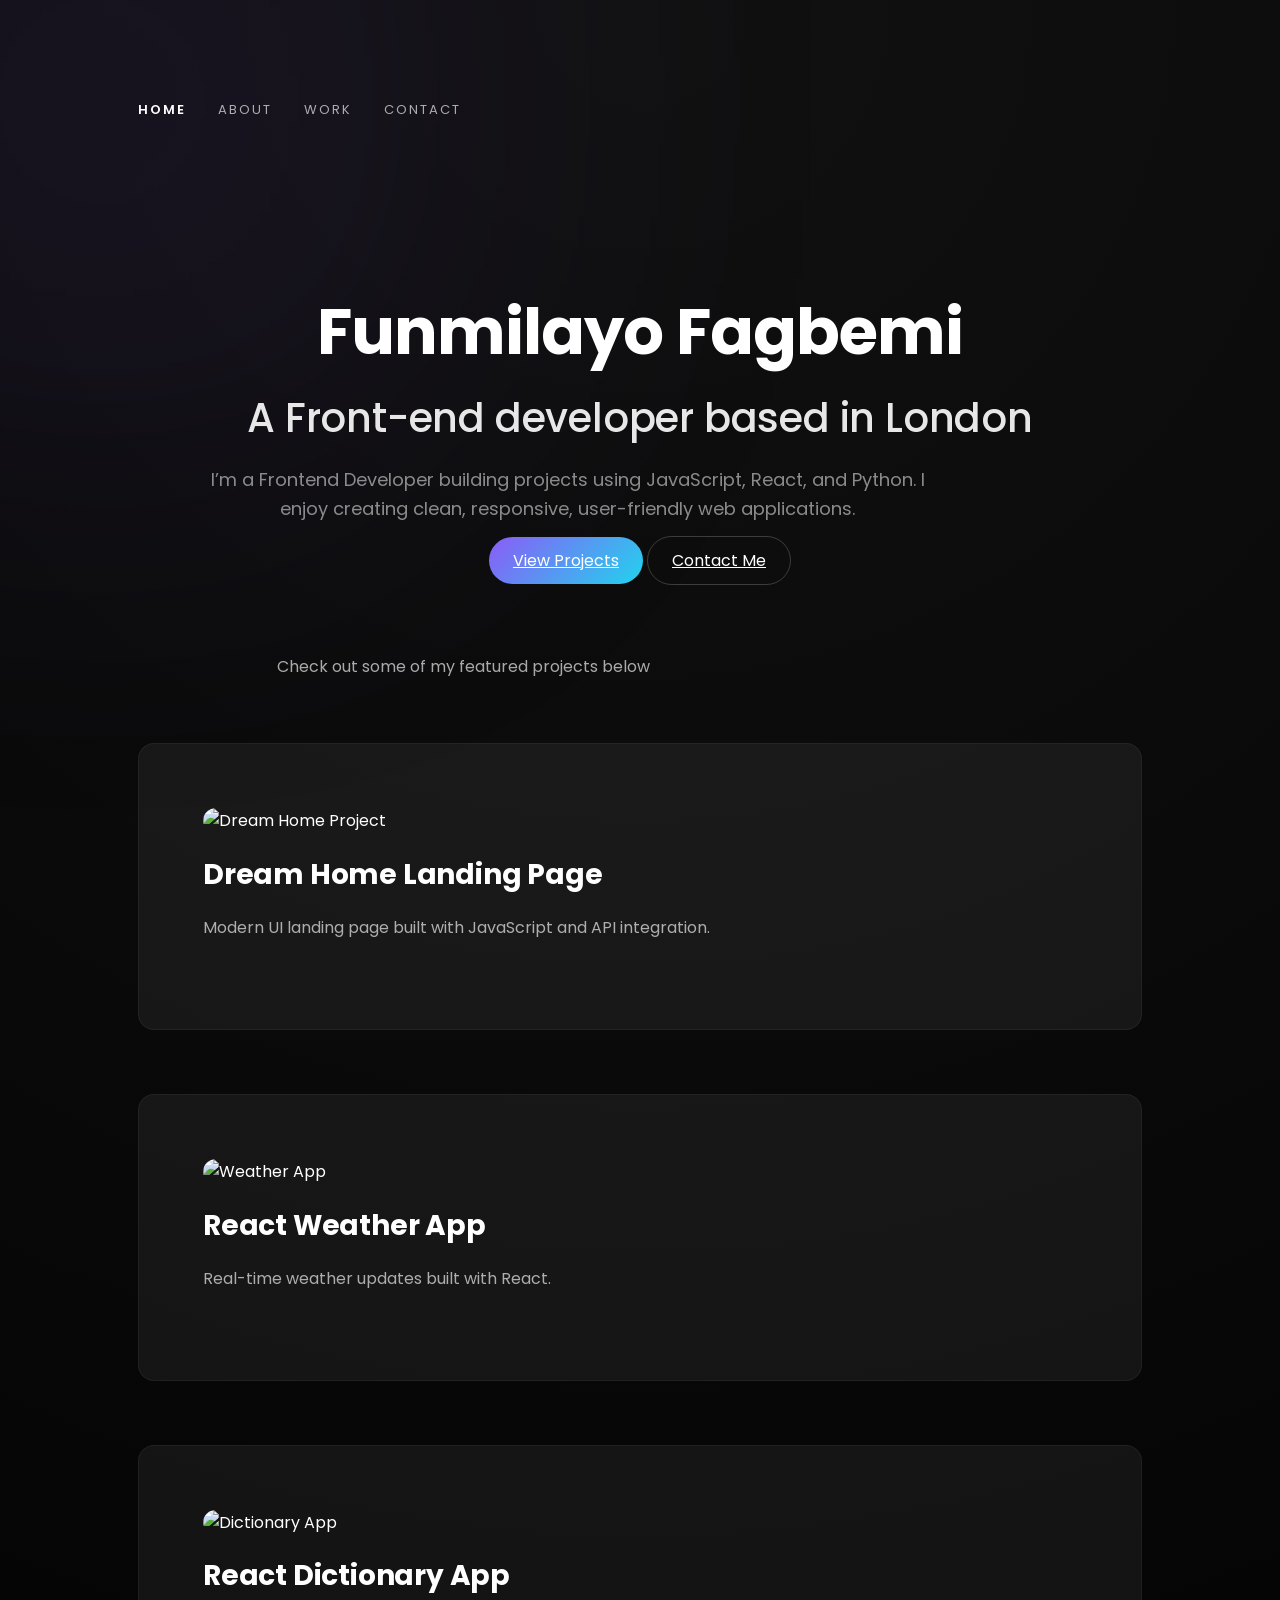
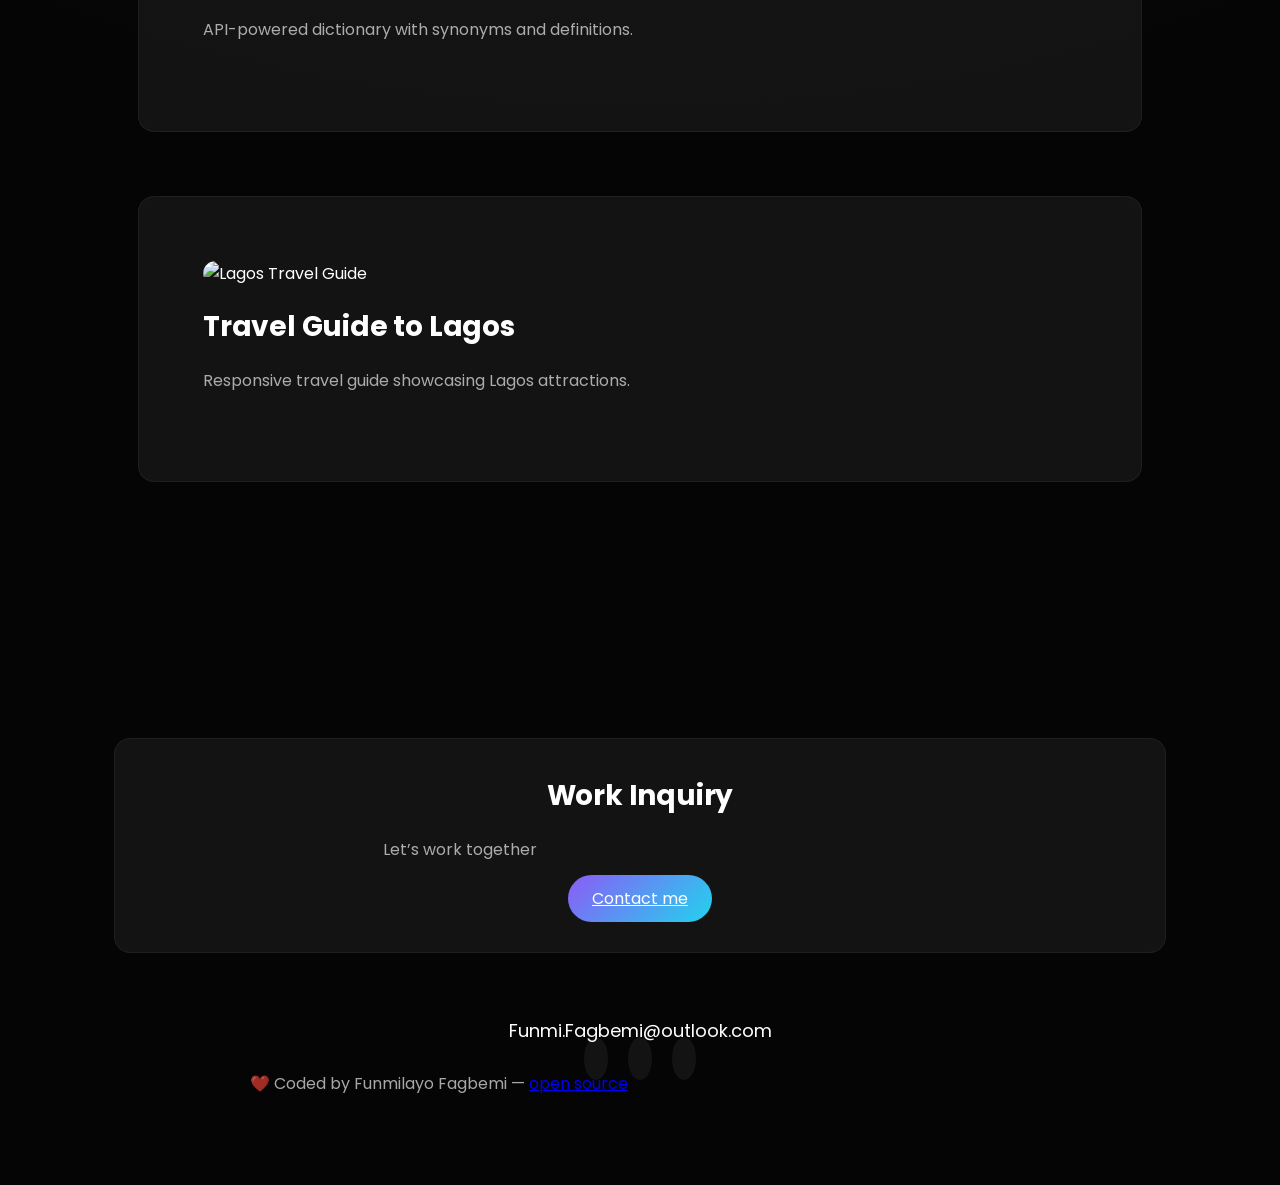
==== commit 9fc66c75: "Replaced all pages and updated CSS" ====
--- a/index.html
+++ b/index.html
@@ -12,28 +12,14 @@
 
     <title>Front-end Developer - Funmilayo Fagbemi</title>
 
-    <!-- Bootstrap CSS -->
+    <!-- Google Fonts -->
     <link
-      href="https://cdn.jsdelivr.net/npm/bootstrap@5.0.0-beta2/dist/css/bootstrap.min.css"
-      rel="stylesheet"
-      crossorigin="anonymous"
-    />
-
-    <!-- Google Fonts -->
-    <link rel="preconnect" href="https://fonts.gstatic.com" />
-    <link
-      href="https://fonts.googleapis.com/css2?family=Playfair+Display:wght@700&family=Poppins:wght@500;700&display=swap"
+      href="https://fonts.googleapis.com/css2?family=Poppins:wght@400;500;700&display=swap"
       rel="stylesheet"
     />
 
     <!-- CSS -->
     <link rel="stylesheet" href="styles/portfolio.css" />
-
-    <!-- Bootstrap JS -->
-    <script
-      src="https://cdn.jsdelivr.net/npm/bootstrap@5.0.0-beta2/dist/js/bootstrap.bundle.min.js"
-      crossorigin="anonymous"
-    ></script>
 
     <!-- Font Awesome -->
     <script
@@ -43,195 +29,115 @@
   </head>
 
   <body>
-    <!-- PAGE WRAPPER -->
     <main class="page">
       <div class="container">
-        <!-- NAVIGATION -->
-        <nav class="d-flex justify-content-between">
+        <!-- NAV -->
+        <nav>
           <ul class="nav-links">
-            <li class="active"><a href="/">Home</a></li>
-            <li><a href="/about.html">About</a></li>
-            <li><a href="/work.html">Work</a></li>
-            <li><a href="/contact.html">Contact</a></li>
+            <li class="active"><a href="index.html">Home</a></li>
+            <li><a href="about.html">About</a></li>
+            <li><a href="work.html">Work</a></li>
+            <li><a href="contact.html">Contact</a></li>
           </ul>
         </nav>
 
         <!-- HERO -->
-        <div class="hero">
+        <section class="hero">
           <h1>Funmilayo Fagbemi</h1>
-
-          <h2 class="mb-4">A Front-end developer based in London</h2>
-
-          <p class="subtitle">
+          <h2>A Front-end developer based in London</h2>
+          <p>
             I’m a Frontend Developer building projects using JavaScript, React,
             and Python. I enjoy creating clean, responsive, user-friendly web
-            applications and I’m currently building my portfolio while gaining
-            real-world experience.
+            applications.
           </p>
 
           <div class="hero-buttons">
-            <a href="/work.html" class="btn btn-branding">View Projects</a>
-            <a href="/contact.html" class="btn btn-branding-outline">
-              Contact Me
-            </a>
+            <a href="work.html" class="btn-branding">View Projects</a>
+            <a href="contact.html" class="btn-branding-outline">Contact Me</a>
           </div>
-        </div>
+        </section>
 
-        <!-- INTRO TEXT -->
-        <p class="text-center m-5">
+        <p style="text-align: center; margin-bottom: 40px">
           Check out some of my featured projects below
         </p>
 
         <!-- PROJECTS -->
-        <div class="projects">
-          <!-- PROJECT 1 -->
-          <div class="project-card mb-5">
-            <div class="row align-items-center">
-              <div class="col-md-6">
-                <img
-                  src="images/My Dream home Design Project.png"
-                  class="img-fluid rounded"
-                  alt="Dream Home Design Preview"
-                />
-              </div>
-
-              <div class="col-md-6">
-                <div class="project-info">
-                  <h3>Dream Home Landing Page</h3>
-                  <p class="text-muted">
-                    This Dream House landing page was designed to showcase a
-                    modern and interactive user experience with dynamic
-                    JavaScript functionality.
-                  </p>
-                  <a href="/work.html" class="btn btn-branding-outline">
-                    Learn more
-                  </a>
-                </div>
-              </div>
+        <section class="projects">
+          <div class="project-card">
+            <img
+              src="images/My Dream home Design Project.png"
+              alt="Dream Home Project"
+            />
+            <div class="project-info">
+              <h3>Dream Home Landing Page</h3>
+              <p>
+                Modern UI landing page built with JavaScript and API
+                integration.
+              </p>
             </div>
           </div>
 
-          <!-- PROJECT 2 -->
-          <div class="project-card mb-5">
-            <div class="row align-items-center">
-              <div class="col-md-6">
-                <img
-                  src="images/React Weather App Project.png"
-                  class="img-fluid"
-                  alt="React Weather Project Preview"
-                />
-              </div>
-
-              <div class="col-md-6">
-                <div class="project-info">
-                  <h3>React Weather App</h3>
-                  <p class="text-muted">
-                    Real-time weather updates and forecasts with dynamic UI.
-                  </p>
-                  <a href="/work.html" class="btn btn-branding-outline">
-                    Learn more
-                  </a>
-                </div>
-              </div>
+          <div class="project-card">
+            <img src="images/React Weather App Project.png" alt="Weather App" />
+            <div class="project-info">
+              <h3>React Weather App</h3>
+              <p>Real-time weather updates built with React.</p>
             </div>
           </div>
 
-          <!-- PROJECT 3 -->
-          <div class="project-card mb-5">
-            <div class="row align-items-center">
-              <div class="col-md-6">
-                <img
-                  src="images/React Dictionary App Project.png"
-                  class="img-fluid"
-                  alt="React Dictionary App Preview"
-                />
-              </div>
-
-              <div class="col-md-6">
-                <div class="project-info">
-                  <h3>React Dictionary App</h3>
-                  <p class="text-muted">
-                    Dictionary app using API integration for definitions and
-                    synonyms.
-                  </p>
-                  <a href="/work.html" class="btn btn-branding-outline">
-                    Learn more
-                  </a>
-                </div>
-              </div>
+          <div class="project-card">
+            <img
+              src="images/React Dictionary App Project.png"
+              alt="Dictionary App"
+            />
+            <div class="project-info">
+              <h3>React Dictionary App</h3>
+              <p>API-powered dictionary with synonyms and definitions.</p>
             </div>
           </div>
 
-          <!-- PROJECT 4 -->
-          <div class="project-card mb-5">
-            <div class="row align-items-center">
-              <div class="col-md-6">
-                <img
-                  src="images/My Travel Guide to Lagos Project.png"
-                  class="img-fluid"
-                  alt="Travel Guide to Lagos Preview"
-                />
-              </div>
-
-              <div class="col-md-6">
-                <div class="project-info">
-                  <h3>My Travel Guide to Lagos</h3>
-                  <p class="text-muted">
-                    Cultural travel guide showcasing Lagos attractions.
-                  </p>
-                  <a href="/work.html" class="btn btn-branding-outline">
-                    Learn more
-                  </a>
-                </div>
-              </div>
+          <div class="project-card">
+            <img
+              src="images/My Travel Guide to Lagos Project.png"
+              alt="Lagos Travel Guide"
+            />
+            <div class="project-info">
+              <h3>Travel Guide to Lagos</h3>
+              <p>Responsive travel guide showcasing Lagos attractions.</p>
             </div>
           </div>
-        </div>
+        </section>
       </div>
     </main>
 
-    <!-- FOOTER OUTSIDE MAIN -->
+    <!-- FOOTER -->
     <footer>
       <div class="container">
-        <div
-          class="contact-box d-flex justify-content-between mb-5 d-none d-md-flex"
-        >
-          <div>
-            <h3>Work Inquiry</h3>
-            <p class="text-muted">Let’s work together</p>
-          </div>
-
-          <a href="/contact.html" class="btn btn-branding mt-3"> Contact me </a>
+        <div class="contact-box">
+          <h3>Work Inquiry</h3>
+          <p>Let’s work together</p>
+          <a href="contact.html" class="btn-branding">Contact me</a>
         </div>
 
-        <div class="d-flex justify-content-center mb-5">
-          <a href="mailto:Funmi.Fagbemi@outlook.com" class="email-link">
-            Funmi.Fagbemi@outlook.com
-          </a>
+        <a class="email-link" href="mailto:Funmi.Fagbemi@outlook.com">
+          Funmi.Fagbemi@outlook.com
+        </a>
+
+        <div class="social-links">
+          <a href="https://instagram.com" target="_blank"
+            ><i class="fab fa-instagram"></i
+          ></a>
+          <a href="https://github.com" target="_blank"
+            ><i class="fab fa-github"></i
+          ></a>
+          <a href="https://linkedin.com" target="_blank"
+            ><i class="fab fa-linkedin-in"></i
+          ></a>
         </div>
 
-        <div class="social-links d-flex justify-content-center">
-          <a href="https://www.instagram.com/funmi_fagbemi" target="_blank">
-            <i class="fab fa-instagram"></i>
-          </a>
-
-          <a href="https://github.com/FunmilayoFagbemi" target="_blank">
-            <i class="fab fa-github"></i>
-          </a>
-
-          <a
-            href="https://www.linkedin.com/in/funmilayo-fagbemi"
-            target="_blank"
-          >
-            <i class="fa-brands fa-linkedin-in"></i>
-          </a>
-        </div>
-
-        <p class="text-center mt-5">
-          ❤️ This project was coded by Funmilayo Fagbemi and is
-          <a href="https://github.com/FunmilayoFagbemi/Project-Portfoilo">
-            open-sourced
-          </a>
+        <p>
+          ❤️ Coded by Funmilayo Fagbemi —
+          <a href="https://github.com/">open source</a>
         </p>
       </div>
     </footer>
--- a/styles/portfolio.css
+++ b/styles/portfolio.css
@@ -51,18 +51,12 @@
   max-width: 1100px;
   margin: 0 auto;
   padding: 0 var(--space-3);
-  position: relative;
 }
 
 .page {
   max-width: 1100px;
   margin: 0 auto;
   padding: var(--space-6) var(--space-3);
-}
-
-.page-content {
-  max-width: 900px;
-  margin: 0 auto;
 }
 
 /* =========================
@@ -88,103 +82,34 @@
 
 h1,
 h2,
-h3,
+h3 {
+  margin: 0 0 var(--space-3);
+  letter-spacing: -0.2px;
+  line-height: 1.2;
+}
+
 p {
-  margin-top: 0;
-  letter-spacing: -0.2px;
-}
-
-h1 {
-  font-size: 64px;
-  line-height: 1.1;
-}
-
-h2 {
-  font-size: 40px;
-}
-
-h3 {
-  font-size: 28px;
-}
-
-p {
+  margin: 0 0 var(--space-3);
   font-size: 16px;
   color: var(--muted);
   max-width: 65ch;
-  margin-bottom: var(--space-3);
-}
-
-/* =========================
-   HERO
-========================= */
-
-.hero {
-  text-align: center;
-  padding: 140px 20px 80px;
-  max-width: 900px;
-  margin: 0 auto var(--space-6);
-}
-
-.hero h1 {
-  margin-bottom: var(--space-3);
-  letter-spacing: -1px;
-}
-
-.hero h2 {
-  margin-bottom: var(--space-3);
-  font-weight: 500;
-  opacity: 0.9;
-}
-
-.hero p {
-  margin-bottom: var(--space-4);
-  font-size: 18px;
-  opacity: 0.8;
-}
-
-.hero-buttons {
-  display: flex;
-  justify-content: center;
-  gap: var(--space-2);
-  flex-wrap: wrap;
-}
-
-/* =========================
-   BUTTONS
-========================= */
-
-.btn-branding {
-  background: linear-gradient(135deg, var(--accent), var(--accent2));
-  border: none;
-  color: white;
-  padding: 12px 24px;
-  border-radius: 999px;
-  font-size: 16px;
-  transition: 0.25s ease;
-}
-
-.btn-branding:hover {
-  transform: translateY(-2px);
-  box-shadow: 0 10px 30px rgba(139, 92, 246, 0.3);
-}
-
-.btn-branding-outline {
-  background: transparent;
-  border: 1px solid rgba(255, 255, 255, 0.2);
-  color: white;
-  padding: 12px 24px;
-  border-radius: 999px;
-  font-size: 16px;
-  transition: 0.25s ease;
-}
-
-.btn-branding-outline:hover {
-  border-color: var(--accent);
-  color: var(--accent);
-}
-
-/* =========================
-   NAV
+}
+
+/* headings */
+h1 {
+  font-size: 64px;
+}
+
+h2 {
+  font-size: 40px;
+}
+
+h3 {
+  font-size: 28px;
+}
+
+/* =========================
+   NAVIGATION
 ========================= */
 
 nav {
@@ -231,6 +156,65 @@
 }
 
 /* =========================
+   HERO
+========================= */
+
+.hero {
+  text-align: center;
+  padding: 140px 20px 80px;
+  max-width: 900px;
+  margin: 0 auto;
+}
+
+.hero h1 {
+  letter-spacing: -1px;
+}
+
+.hero h2 {
+  font-weight: 500;
+  opacity: 0.9;
+}
+
+.hero p {
+  font-size: 18px;
+  opacity: 0.8;
+}
+
+/* =========================
+   BUTTONS
+========================= */
+
+.btn-branding {
+  background: linear-gradient(135deg, var(--accent), var(--accent2));
+  border: none;
+  color: white;
+  padding: 12px 24px;
+  border-radius: 999px;
+  font-size: 16px;
+  transition: 0.25s ease;
+}
+
+.btn-branding:hover {
+  transform: translateY(-2px);
+  box-shadow: 0 10px 30px rgba(139, 92, 246, 0.3);
+}
+
+.btn-branding-outline {
+  background: transparent;
+  border: 1px solid rgba(255, 255, 255, 0.2);
+  color: white;
+  padding: 12px 24px;
+  border-radius: 999px;
+  font-size: 16px;
+  transition: 0.25s ease;
+}
+
+.btn-branding-outline:hover {
+  border-color: var(--accent);
+  color: var(--accent);
+}
+
+/* =========================
    PROJECTS
 ========================= */
 
@@ -269,16 +253,7 @@
 }
 
 .project-info {
-  padding: var(--space-3);
-}
-
-.project-info h3 {
-  margin-bottom: var(--space-2);
-  font-size: 26px;
-}
-
-.project-info p {
-  margin-bottom: var(--space-3);
+  padding-top: var(--space-3);
 }
 
 /* =========================
@@ -286,10 +261,9 @@
 ========================= */
 
 footer {
-  margin-top: var(--space-6);
-  padding: var(--space-6) 0;
+  margin-top: var(--space-7);
+  padding: var(--space-7) 0 var(--space-6);
   text-align: center;
-  width: 100%;
 }
 
 footer .contact-box {
@@ -347,9 +321,11 @@
   h1 {
     font-size: 40px;
   }
+
   h2 {
     font-size: 32px;
   }
+
   h3 {
     font-size: 24px;
   }
@@ -359,7 +335,8 @@
   }
 
   nav {
-    text-align: center;
+    display: flex;
+    justify-content: center;
   }
 
   .nav-links {
@@ -370,14 +347,14 @@
 }
 
 /* =========================
-   GLOBAL HELPERS
-========================= */
-
-.social-links a {
-  transition: all 0.25s ease;
-}
+   HELPERS
+========================= */
 
 img {
   max-width: 100%;
   height: auto;
 }
+
+.social-links a {
+  transition: all 0.25s ease;
+}
